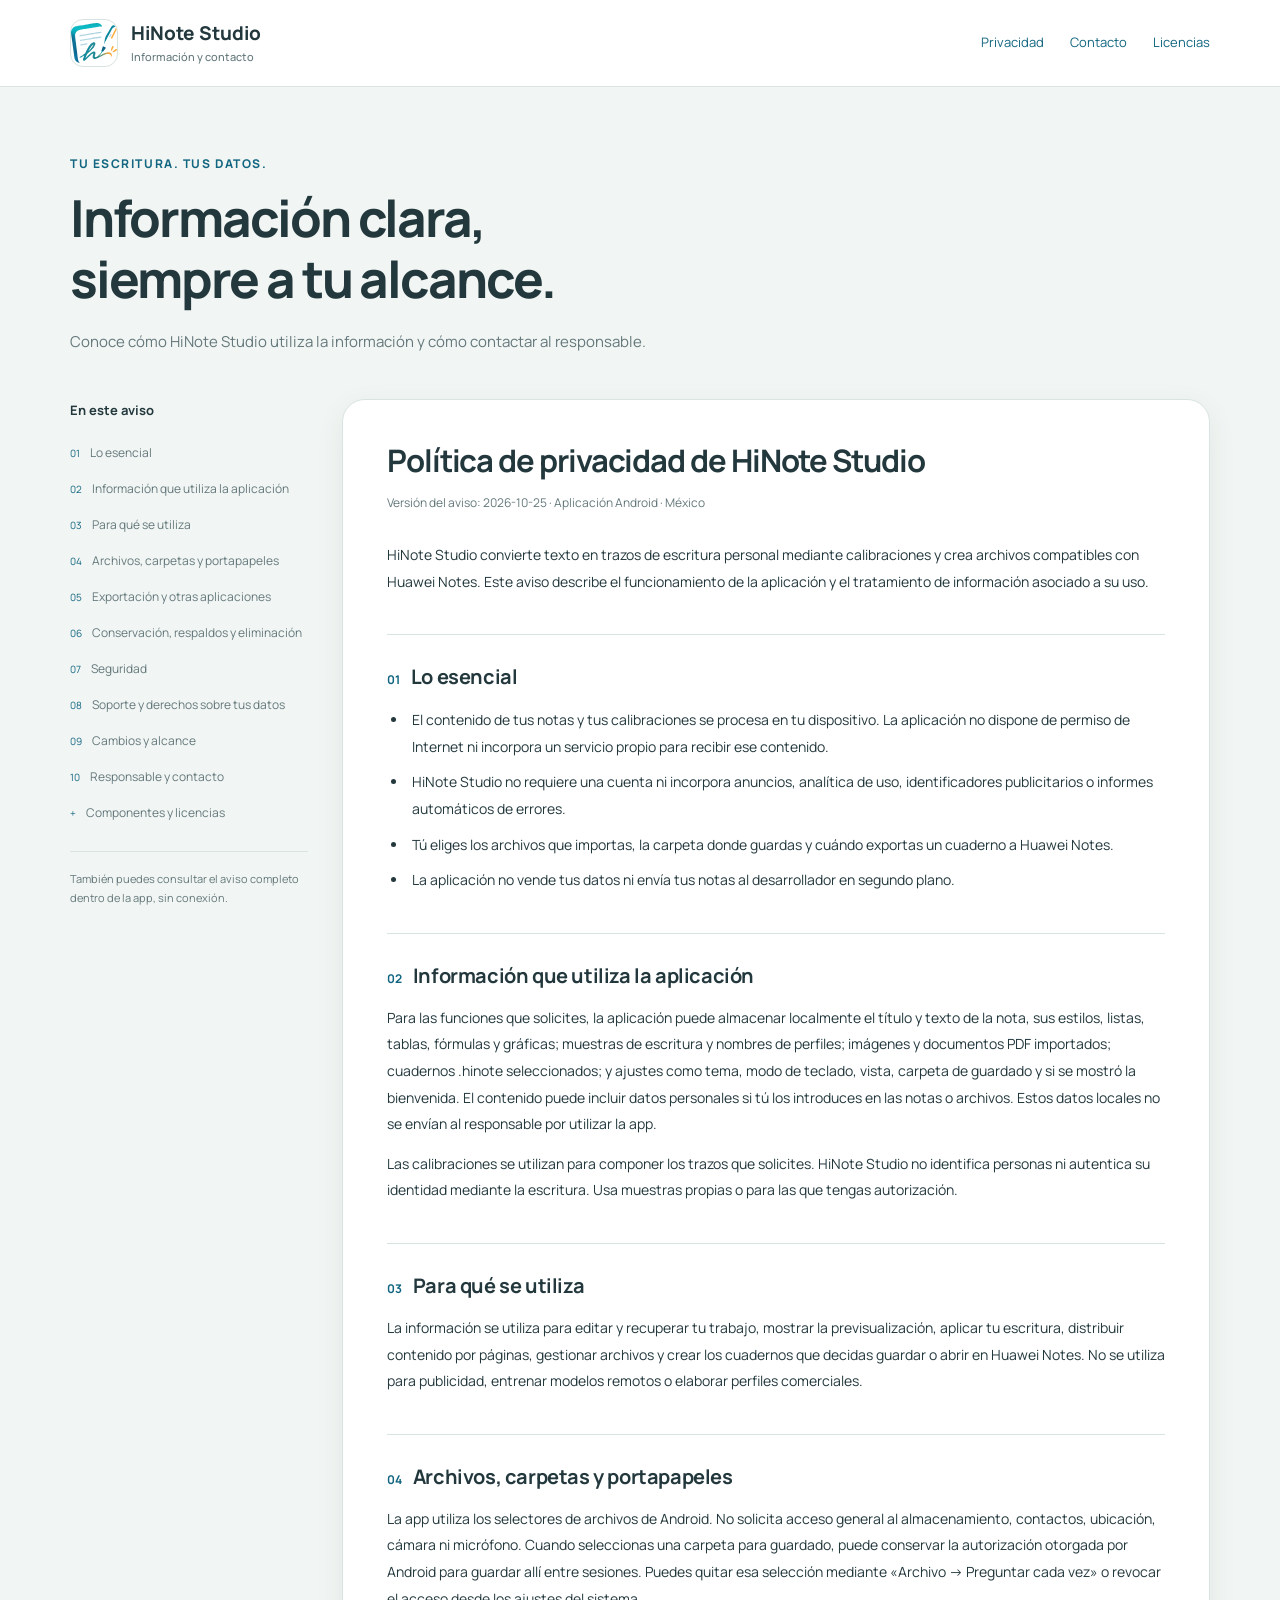
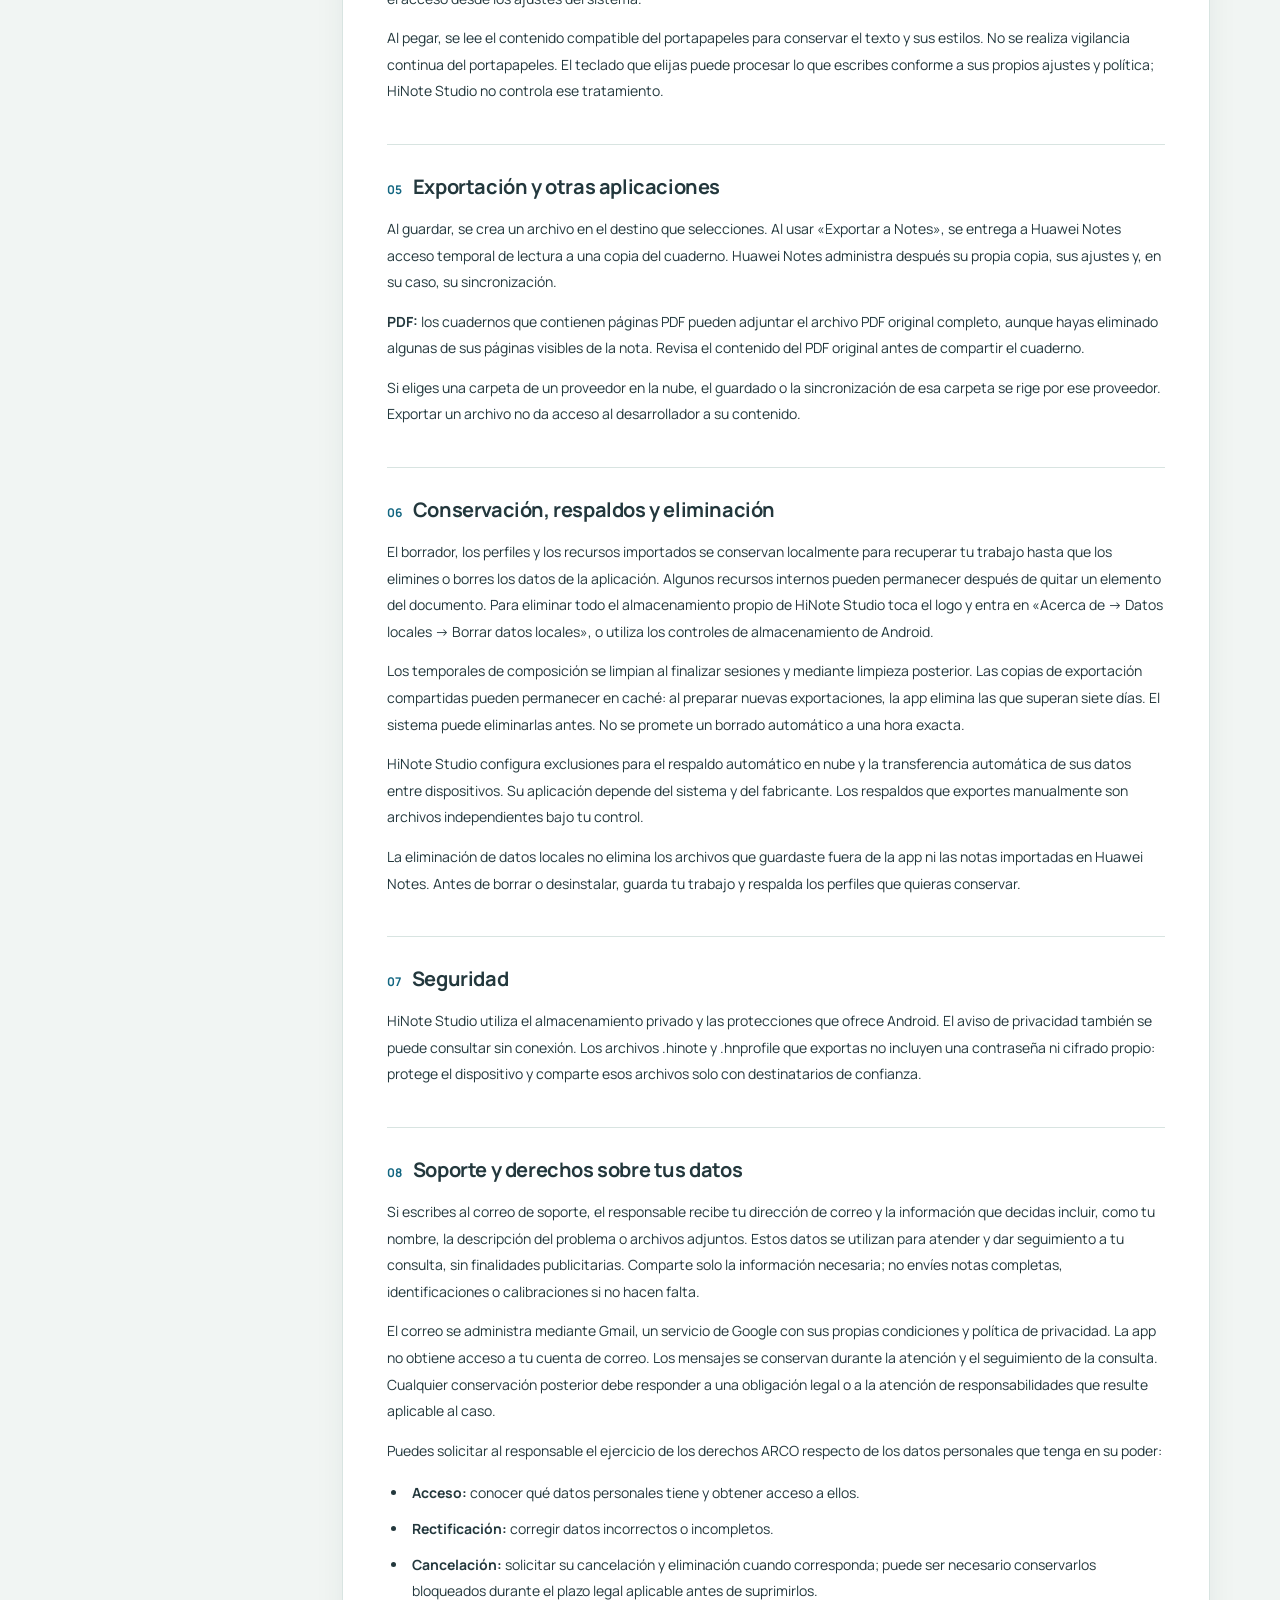
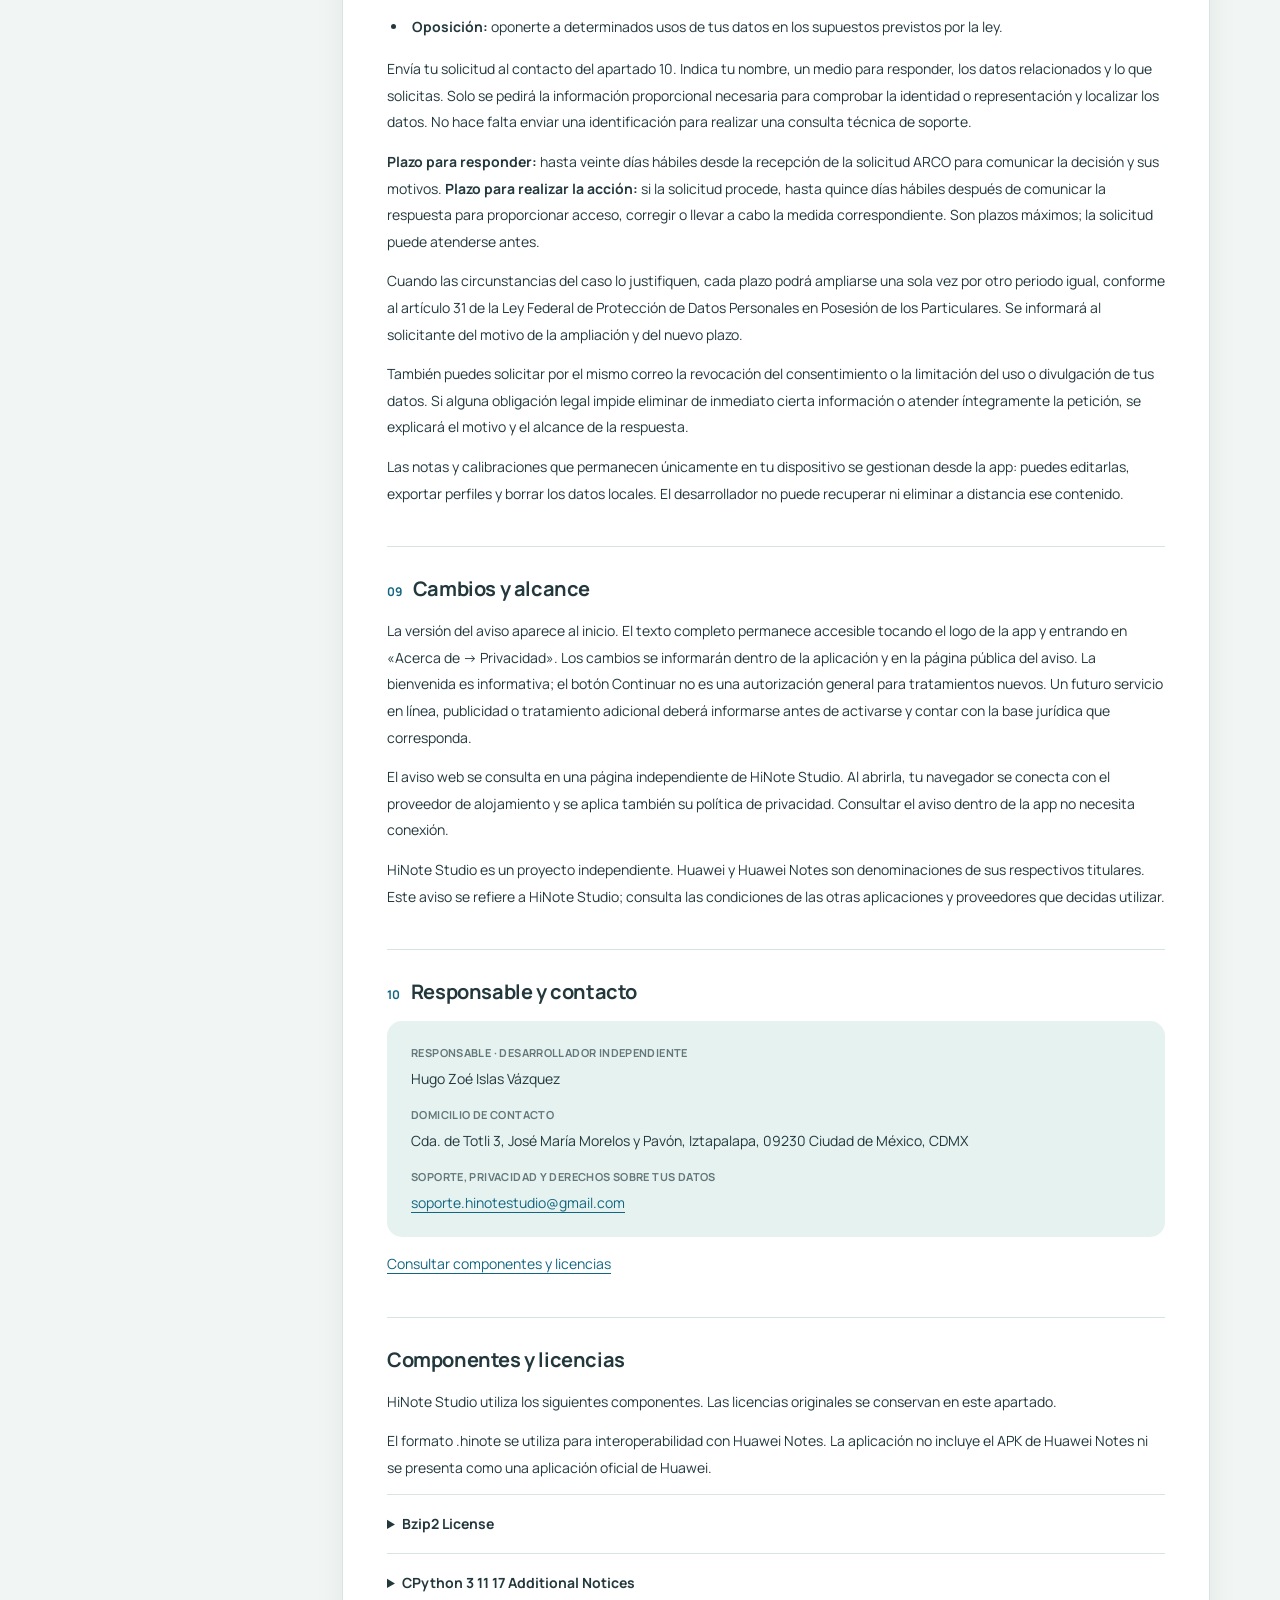
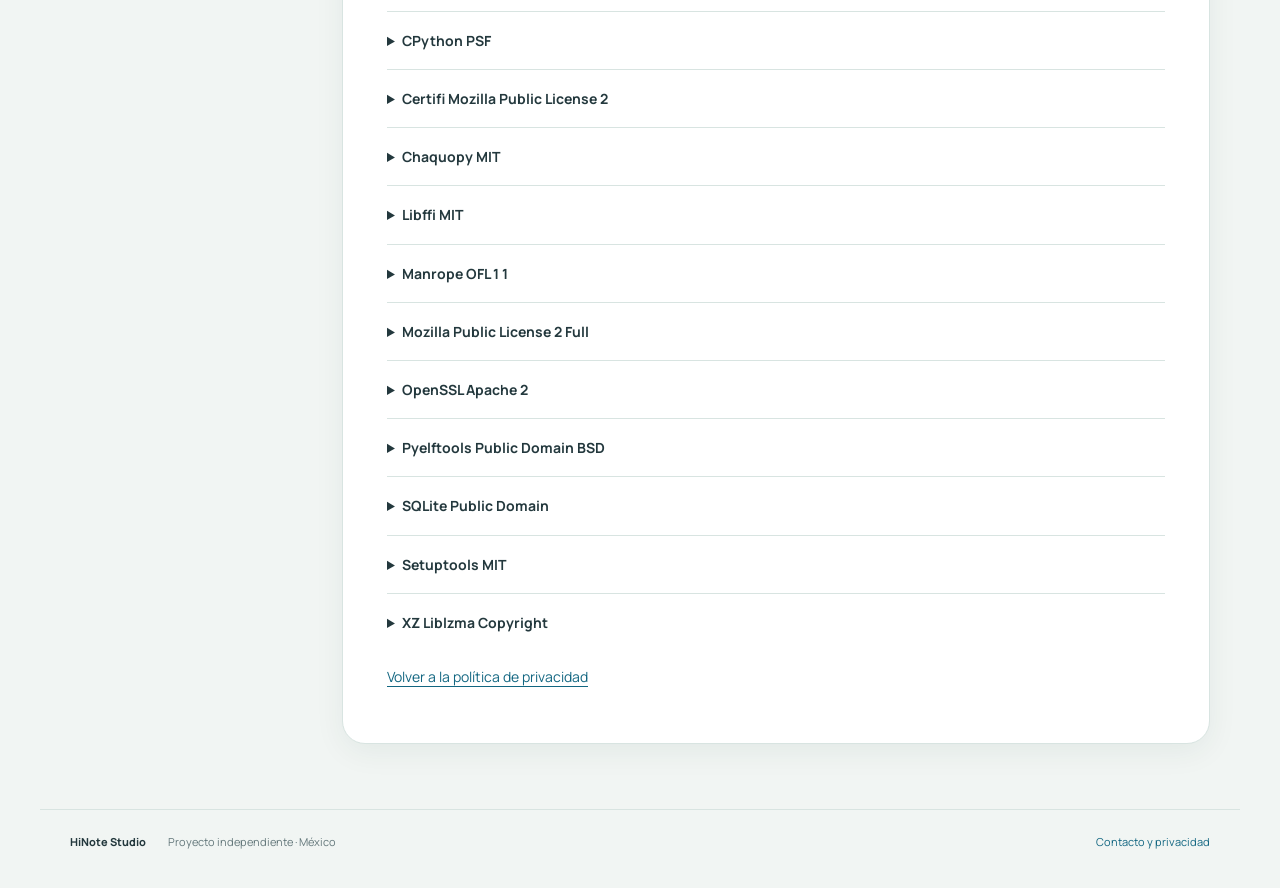
==== index.html @ 9fd93d86 "Prepare standalone privacy website for free GitHub Pages hosting" ====
<!doctype html><html lang="es-MX"><head><meta charset="utf-8"><meta name="viewport" content="width=device-width,initial-scale=1"><meta name="description" content="Aviso de privacidad, contacto y licencias de HiNote Studio."><meta http-equiv="Content-Security-Policy" content="default-src 'none'; style-src 'self'; font-src 'self'; img-src 'self'; base-uri 'none'; form-action 'none'"><title>Privacidad · HiNote Studio</title><link rel="icon" href="assets/logo.svg" type="image/svg+xml"><link rel="stylesheet" href="assets/style.css"></head><body><a class="skip" href="#contenido">Ir al contenido</a><header class="site-header"><div class="header-inner"><a class="brand" href="#contenido"><img src="assets/logo.svg" width="48" height="48" alt=""><span>HiNote Studio<small>Información y contacto</small></span></a><nav aria-label="Navegación principal"><a href="#contenido">Privacidad</a><a href="#apartado-10">Contacto</a><a href="#licencias">Licencias</a></nav></div></header><div class="page-intro"><p class="eyebrow">Tu escritura. Tus datos.</p><p class="intro-title">Información clara,<br>siempre a tu alcance.</p><p class="intro-copy">Conoce cómo HiNote Studio utiliza la información y cómo contactar al responsable.</p></div><div class="document-layout"><aside class="contents" aria-label="Apartados del aviso"><strong>En este aviso</strong><a href="#apartado-1"><span>01</span>Lo esencial</a><a href="#apartado-2"><span>02</span>Información que utiliza la aplicación</a><a href="#apartado-3"><span>03</span>Para qué se utiliza</a><a href="#apartado-4"><span>04</span>Archivos, carpetas y portapapeles</a><a href="#apartado-5"><span>05</span>Exportación y otras aplicaciones</a><a href="#apartado-6"><span>06</span>Conservación, respaldos y eliminación</a><a href="#apartado-7"><span>07</span>Seguridad</a><a href="#apartado-8"><span>08</span>Soporte y derechos sobre tus datos</a><a href="#apartado-9"><span>09</span>Cambios y alcance</a><a href="#apartado-10"><span>10</span>Responsable y contacto</a><a href="#licencias"><span>+</span>Componentes y licencias</a><p>También puedes consultar el aviso completo dentro de la app, sin conexión.</p></aside><main id="contenido" class="document"><h1>Política de privacidad de HiNote Studio</h1>
<p class="muted">Versión del aviso: 2026-10-25 · Aplicación Android · México</p>
<p>HiNote Studio convierte texto en trazos de escritura personal mediante calibraciones y crea archivos compatibles con Huawei Notes. Este aviso describe el funcionamiento de la aplicación y el tratamiento de información asociado a su uso.</p>
<h2 id="apartado-1"><span class="section-number">01</span> Lo esencial</h2><ul>
<li>El contenido de tus notas y tus calibraciones se procesa en tu dispositivo. La aplicación no dispone de permiso de Internet ni incorpora un servicio propio para recibir ese contenido.</li>
<li>HiNote Studio no requiere una cuenta ni incorpora anuncios, analítica de uso, identificadores publicitarios o informes automáticos de errores.</li>
<li>Tú eliges los archivos que importas, la carpeta donde guardas y cuándo exportas un cuaderno a Huawei Notes.</li>
<li>La aplicación no vende tus datos ni envía tus notas al desarrollador en segundo plano.</li></ul>
<h2 id="apartado-2"><span class="section-number">02</span> Información que utiliza la aplicación</h2>
<p>Para las funciones que solicites, la aplicación puede almacenar localmente el título y texto de la nota, sus estilos, listas, tablas, fórmulas y gráficas; muestras de escritura y nombres de perfiles; imágenes y documentos PDF importados; cuadernos .hinote seleccionados; y ajustes como tema, modo de teclado, vista, carpeta de guardado y si se mostró la bienvenida. El contenido puede incluir datos personales si tú los introduces en las notas o archivos. Estos datos locales no se envían al responsable por utilizar la app.</p>
<p>Las calibraciones se utilizan para componer los trazos que solicites. HiNote Studio no identifica personas ni autentica su identidad mediante la escritura. Usa muestras propias o para las que tengas autorización.</p>
<h2 id="apartado-3"><span class="section-number">03</span> Para qué se utiliza</h2>
<p>La información se utiliza para editar y recuperar tu trabajo, mostrar la previsualización, aplicar tu escritura, distribuir contenido por páginas, gestionar archivos y crear los cuadernos que decidas guardar o abrir en Huawei Notes. No se utiliza para publicidad, entrenar modelos remotos o elaborar perfiles comerciales.</p>
<h2 id="apartado-4"><span class="section-number">04</span> Archivos, carpetas y portapapeles</h2>
<p>La app utiliza los selectores de archivos de Android. No solicita acceso general al almacenamiento, contactos, ubicación, cámara ni micrófono. Cuando seleccionas una carpeta para guardado, puede conservar la autorización otorgada por Android para guardar allí entre sesiones. Puedes quitar esa selección mediante «Archivo → Preguntar cada vez» o revocar el acceso desde los ajustes del sistema.</p>
<p>Al pegar, se lee el contenido compatible del portapapeles para conservar el texto y sus estilos. No se realiza vigilancia continua del portapapeles. El teclado que elijas puede procesar lo que escribes conforme a sus propios ajustes y política; HiNote Studio no controla ese tratamiento.</p>
<h2 id="apartado-5"><span class="section-number">05</span> Exportación y otras aplicaciones</h2>
<p>Al guardar, se crea un archivo en el destino que selecciones. Al usar «Exportar a Notes», se entrega a Huawei Notes acceso temporal de lectura a una copia del cuaderno. Huawei Notes administra después su propia copia, sus ajustes y, en su caso, su sincronización.</p>
<p><strong>PDF:</strong> los cuadernos que contienen páginas PDF pueden adjuntar el archivo PDF original completo, aunque hayas eliminado algunas de sus páginas visibles de la nota. Revisa el contenido del PDF original antes de compartir el cuaderno.</p>
<p>Si eliges una carpeta de un proveedor en la nube, el guardado o la sincronización de esa carpeta se rige por ese proveedor. Exportar un archivo no da acceso al desarrollador a su contenido.</p>
<h2 id="apartado-6"><span class="section-number">06</span> Conservación, respaldos y eliminación</h2>
<p>El borrador, los perfiles y los recursos importados se conservan localmente para recuperar tu trabajo hasta que los elimines o borres los datos de la aplicación. Algunos recursos internos pueden permanecer después de quitar un elemento del documento. Para eliminar todo el almacenamiento propio de HiNote Studio toca el logo y entra en «Acerca de → Datos locales → Borrar datos locales», o utiliza los controles de almacenamiento de Android.</p>
<p>Los temporales de composición se limpian al finalizar sesiones y mediante limpieza posterior. Las copias de exportación compartidas pueden permanecer en caché: al preparar nuevas exportaciones, la app elimina las que superan siete días. El sistema puede eliminarlas antes. No se promete un borrado automático a una hora exacta.</p>
<p>HiNote Studio configura exclusiones para el respaldo automático en nube y la transferencia automática de sus datos entre dispositivos. Su aplicación depende del sistema y del fabricante. Los respaldos que exportes manualmente son archivos independientes bajo tu control.</p>
<p>La eliminación de datos locales no elimina los archivos que guardaste fuera de la app ni las notas importadas en Huawei Notes. Antes de borrar o desinstalar, guarda tu trabajo y respalda los perfiles que quieras conservar.</p>
<h2 id="apartado-7"><span class="section-number">07</span> Seguridad</h2>
<p>HiNote Studio utiliza el almacenamiento privado y las protecciones que ofrece Android. El aviso de privacidad también se puede consultar sin conexión. Los archivos .hinote y .hnprofile que exportas no incluyen una contraseña ni cifrado propio: protege el dispositivo y comparte esos archivos solo con destinatarios de confianza.</p>
<h2 id="apartado-8"><span class="section-number">08</span> Soporte y derechos sobre tus datos</h2>
<p>Si escribes al correo de soporte, el responsable recibe tu dirección de correo y la información que decidas incluir, como tu nombre, la descripción del problema o archivos adjuntos. Estos datos se utilizan para atender y dar seguimiento a tu consulta, sin finalidades publicitarias. Comparte solo la información necesaria; no envíes notas completas, identificaciones o calibraciones si no hacen falta.</p>
<p>El correo se administra mediante Gmail, un servicio de Google con sus propias condiciones y política de privacidad. La app no obtiene acceso a tu cuenta de correo. Los mensajes se conservan durante la atención y el seguimiento de la consulta. Cualquier conservación posterior debe responder a una obligación legal o a la atención de responsabilidades que resulte aplicable al caso.</p>
<p>Puedes solicitar al responsable el ejercicio de los derechos ARCO respecto de los datos personales que tenga en su poder:</p>
<ul><li><strong>Acceso:</strong> conocer qué datos personales tiene y obtener acceso a ellos.</li>
<li><strong>Rectificación:</strong> corregir datos incorrectos o incompletos.</li>
<li><strong>Cancelación:</strong> solicitar su cancelación y eliminación cuando corresponda; puede ser necesario conservarlos bloqueados durante el plazo legal aplicable antes de suprimirlos.</li>
<li><strong>Oposición:</strong> oponerte a determinados usos de tus datos en los supuestos previstos por la ley.</li></ul>
<p>Envía tu solicitud al contacto del apartado 10. Indica tu nombre, un medio para responder, los datos relacionados y lo que solicitas. Solo se pedirá la información proporcional necesaria para comprobar la identidad o representación y localizar los datos. No hace falta enviar una identificación para realizar una consulta técnica de soporte.</p>
<p><strong>Plazo para responder:</strong> hasta veinte días hábiles desde la recepción de la solicitud ARCO para comunicar la decisión y sus motivos. <strong>Plazo para realizar la acción:</strong> si la solicitud procede, hasta quince días hábiles después de comunicar la respuesta para proporcionar acceso, corregir o llevar a cabo la medida correspondiente. Son plazos máximos; la solicitud puede atenderse antes.</p>
<p>Cuando las circunstancias del caso lo justifiquen, cada plazo podrá ampliarse una sola vez por otro periodo igual, conforme al artículo 31 de la Ley Federal de Protección de Datos Personales en Posesión de los Particulares. Se informará al solicitante del motivo de la ampliación y del nuevo plazo.</p>
<p>También puedes solicitar por el mismo correo la revocación del consentimiento o la limitación del uso o divulgación de tus datos. Si alguna obligación legal impide eliminar de inmediato cierta información o atender íntegramente la petición, se explicará el motivo y el alcance de la respuesta.</p>
<p>Las notas y calibraciones que permanecen únicamente en tu dispositivo se gestionan desde la app: puedes editarlas, exportar perfiles y borrar los datos locales. El desarrollador no puede recuperar ni eliminar a distancia ese contenido.</p>
<h2 id="apartado-9"><span class="section-number">09</span> Cambios y alcance</h2>
<p>La versión del aviso aparece al inicio. El texto completo permanece accesible tocando el logo de la app y entrando en «Acerca de → Privacidad». Los cambios se informarán dentro de la aplicación y en la página pública del aviso. La bienvenida es informativa; el botón Continuar no es una autorización general para tratamientos nuevos. Un futuro servicio en línea, publicidad o tratamiento adicional deberá informarse antes de activarse y contar con la base jurídica que corresponda.</p>
<p>El aviso web se consulta en una página independiente de HiNote Studio. Al abrirla, tu navegador se conecta con el proveedor de alojamiento y se aplica también su política de privacidad. Consultar el aviso dentro de la app no necesita conexión.</p>
<p>HiNote Studio es un proyecto independiente. Huawei y Huawei Notes son denominaciones de sus respectivos titulares. Este aviso se refiere a HiNote Studio; consulta las condiciones de las otras aplicaciones y proveedores que decidas utilizar.</p>
<h2 id="apartado-10"><span class="section-number">10</span> Responsable y contacto</h2><dl>
<dt>Responsable · desarrollador independiente</dt><dd>Hugo Zoé Islas Vázquez</dd>
<dt>Domicilio de contacto</dt><dd>Cda. de Totli 3, José María Morelos y Pavón, Iztapalapa, 09230 Ciudad de México, CDMX</dd>
<dt>Soporte, privacidad y derechos sobre tus datos</dt><dd><a href="mailto:soporte.hinotestudio@gmail.com">soporte.hinotestudio@gmail.com</a></dd></dl>
<p><a href="#licencias">Consultar componentes y licencias</a></p><section id="licencias" aria-label="Componentes y licencias"><h2>Componentes y licencias</h2><p>HiNote Studio utiliza los siguientes componentes. Las licencias originales se conservan en este apartado.</p><p>El formato .hinote se utiliza para interoperabilidad con Huawei Notes. La aplicación no incluye el APK de Huawei Notes ni se presenta como una aplicación oficial de Huawei.</p><details><summary>Bzip2 License</summary><pre>
--------------------------------------------------------------------------

This program, &quot;bzip2&quot;, the associated library &quot;libbzip2&quot;, and all
documentation, are copyright (C) 1996-2019 Julian R Seward.  All
rights reserved.

Redistribution and use in source and binary forms, with or without
modification, are permitted provided that the following conditions
are met:

1. Redistributions of source code must retain the above copyright
   notice, this list of conditions and the following disclaimer.

2. The origin of this software must not be misrepresented; you must
   not claim that you wrote the original software.  If you use this
   software in a product, an acknowledgment in the product
   documentation would be appreciated but is not required.

3. Altered source versions must be plainly marked as such, and must
   not be misrepresented as being the original software.

4. The name of the author may not be used to endorse or promote
   products derived from this software without specific prior written
   permission.

THIS SOFTWARE IS PROVIDED BY THE AUTHOR ``AS IS&#x27;&#x27; AND ANY EXPRESS
OR IMPLIED WARRANTIES, INCLUDING, BUT NOT LIMITED TO, THE IMPLIED
WARRANTIES OF MERCHANTABILITY AND FITNESS FOR A PARTICULAR PURPOSE
ARE DISCLAIMED.  IN NO EVENT SHALL THE AUTHOR BE LIABLE FOR ANY
DIRECT, INDIRECT, INCIDENTAL, SPECIAL, EXEMPLARY, OR CONSEQUENTIAL
DAMAGES (INCLUDING, BUT NOT LIMITED TO, PROCUREMENT OF SUBSTITUTE
GOODS OR SERVICES; LOSS OF USE, DATA, OR PROFITS; OR BUSINESS
INTERRUPTION) HOWEVER CAUSED AND ON ANY THEORY OF LIABILITY,
WHETHER IN CONTRACT, STRICT LIABILITY, OR TORT (INCLUDING
NEGLIGENCE OR OTHERWISE) ARISING IN ANY WAY OUT OF THE USE OF THIS
SOFTWARE, EVEN IF ADVISED OF THE POSSIBILITY OF SUCH DAMAGE.

Julian Seward, jseward@acm.org
bzip2/libbzip2 version 1.0.8 of 13 July 2019

--------------------------------------------------------------------------
</pre></details><details><summary>CPython 3 11 17 Additional Notices</summary><pre>.. highlight:: none

.. _history-and-license:

*******************
History and License
*******************


History of the software
=======================

Python was created in the early 1990s by Guido van Rossum at Stichting
Mathematisch Centrum (CWI, see https://www.cwi.nl/) in the Netherlands as a
successor of a language called ABC.  Guido remains Python&#x27;s principal author,
although it includes many contributions from others.

In 1995, Guido continued his work on Python at the Corporation for National
Research Initiatives (CNRI, see https://www.cnri.reston.va.us/) in Reston,
Virginia where he released several versions of the software.

In May 2000, Guido and the Python core development team moved to BeOpen.com to
form the BeOpen PythonLabs team.  In October of the same year, the PythonLabs
team moved to Digital Creations (now Zope Corporation; see
https://www.zope.org/).  In 2001, the Python Software Foundation (PSF, see
https://www.python.org/psf/) was formed, a non-profit organization created
specifically to own Python-related Intellectual Property.  Zope Corporation is a
sponsoring member of the PSF.

All Python releases are Open Source (see https://opensource.org/ for the Open
Source Definition). Historically, most, but not all, Python releases have also
been GPL-compatible; the table below summarizes the various releases.

+----------------+--------------+------------+------------+-----------------+
| Release        | Derived from | Year       | Owner      | GPL compatible? |
+================+==============+============+============+=================+
| 0.9.0 thru 1.2 | n/a          | 1991-1995  | CWI        | yes             |
+----------------+--------------+------------+------------+-----------------+
| 1.3 thru 1.5.2 | 1.2          | 1995-1999  | CNRI       | yes             |
+----------------+--------------+------------+------------+-----------------+
| 1.6            | 1.5.2        | 2000       | CNRI       | no              |
+----------------+--------------+------------+------------+-----------------+
| 2.0            | 1.6          | 2000       | BeOpen.com | no              |
+----------------+--------------+------------+------------+-----------------+
| 1.6.1          | 1.6          | 2001       | CNRI       | no              |
+----------------+--------------+------------+------------+-----------------+
| 2.1            | 2.0+1.6.1    | 2001       | PSF        | no              |
+----------------+--------------+------------+------------+-----------------+
| 2.0.1          | 2.0+1.6.1    | 2001       | PSF        | yes             |
+----------------+--------------+------------+------------+-----------------+
| 2.1.1          | 2.1+2.0.1    | 2001       | PSF        | yes             |
+----------------+--------------+------------+------------+-----------------+
| 2.1.2          | 2.1.1        | 2002       | PSF        | yes             |
+----------------+--------------+------------+------------+-----------------+
| 2.1.3          | 2.1.2        | 2002       | PSF        | yes             |
+----------------+--------------+------------+------------+-----------------+
| 2.2 and above  | 2.1.1        | 2001-now   | PSF        | yes             |
+----------------+--------------+------------+------------+-----------------+

.. note::

   GPL-compatible doesn&#x27;t mean that we&#x27;re distributing Python under the GPL.  All
   Python licenses, unlike the GPL, let you distribute a modified version without
   making your changes open source. The GPL-compatible licenses make it possible to
   combine Python with other software that is released under the GPL; the others
   don&#x27;t.

Thanks to the many outside volunteers who have worked under Guido&#x27;s direction to
make these releases possible.


Terms and conditions for accessing or otherwise using Python
============================================================

Python software and documentation are licensed under the
:ref:`PSF License Agreement &lt;PSF-license&gt;`.

Starting with Python 3.8.6, examples, recipes, and other code in
the documentation are dual licensed under the PSF License Agreement
and the :ref:`Zero-Clause BSD license &lt;BSD0&gt;`.

Some software incorporated into Python is under different licenses.
The licenses are listed with code falling under that license.
See :ref:`OtherLicenses` for an incomplete list of these licenses.


.. _PSF-license:

PSF LICENSE AGREEMENT FOR PYTHON |release|
------------------------------------------

.. parsed-literal::

   1. This LICENSE AGREEMENT is between the Python Software Foundation (&quot;PSF&quot;), and
      the Individual or Organization (&quot;Licensee&quot;) accessing and otherwise using Python
      |release| software in source or binary form and its associated documentation.

   2. Subject to the terms and conditions of this License Agreement, PSF hereby
      grants Licensee a nonexclusive, royalty-free, world-wide license to reproduce,
      analyze, test, perform and/or display publicly, prepare derivative works,
      distribute, and otherwise use Python |release| alone or in any derivative
      version, provided, however, that PSF&#x27;s License Agreement and PSF&#x27;s notice of
      copyright, i.e., &quot;Copyright © 2001-2023 Python Software Foundation; All Rights
      Reserved&quot; are retained in Python |release| alone or in any derivative version
      prepared by Licensee.

   3. In the event Licensee prepares a derivative work that is based on or
      incorporates Python |release| or any part thereof, and wants to make the
      derivative work available to others as provided herein, then Licensee hereby
      agrees to include in any such work a brief summary of the changes made to Python
      |release|.

   4. PSF is making Python |release| available to Licensee on an &quot;AS IS&quot; basis.
      PSF MAKES NO REPRESENTATIONS OR WARRANTIES, EXPRESS OR IMPLIED.  BY WAY OF
      EXAMPLE, BUT NOT LIMITATION, PSF MAKES NO AND DISCLAIMS ANY REPRESENTATION OR
      WARRANTY OF MERCHANTABILITY OR FITNESS FOR ANY PARTICULAR PURPOSE OR THAT THE
      USE OF PYTHON |release| WILL NOT INFRINGE ANY THIRD PARTY RIGHTS.

   5. PSF SHALL NOT BE LIABLE TO LICENSEE OR ANY OTHER USERS OF PYTHON |release|
      FOR ANY INCIDENTAL, SPECIAL, OR CONSEQUENTIAL DAMAGES OR LOSS AS A RESULT OF
      MODIFYING, DISTRIBUTING, OR OTHERWISE USING PYTHON |release|, OR ANY DERIVATIVE
      THEREOF, EVEN IF ADVISED OF THE POSSIBILITY THEREOF.

   6. This License Agreement will automatically terminate upon a material breach of
      its terms and conditions.

   7. Nothing in this License Agreement shall be deemed to create any relationship
      of agency, partnership, or joint venture between PSF and Licensee.  This License
      Agreement does not grant permission to use PSF trademarks or trade name in a
      trademark sense to endorse or promote products or services of Licensee, or any
      third party.

   8. By copying, installing or otherwise using Python |release|, Licensee agrees
      to be bound by the terms and conditions of this License Agreement.


BEOPEN.COM LICENSE AGREEMENT FOR PYTHON 2.0
-------------------------------------------

BEOPEN PYTHON OPEN SOURCE LICENSE AGREEMENT VERSION 1

.. parsed-literal::

   1. This LICENSE AGREEMENT is between BeOpen.com (&quot;BeOpen&quot;), having an office at
      160 Saratoga Avenue, Santa Clara, CA 95051, and the Individual or Organization
      (&quot;Licensee&quot;) accessing and otherwise using this software in source or binary
      form and its associated documentation (&quot;the Software&quot;).

   2. Subject to the terms and conditions of this BeOpen Python License Agreement,
      BeOpen hereby grants Licensee a non-exclusive, royalty-free, world-wide license
      to reproduce, analyze, test, perform and/or display publicly, prepare derivative
      works, distribute, and otherwise use the Software alone or in any derivative
      version, provided, however, that the BeOpen Python License is retained in the
      Software, alone or in any derivative version prepared by Licensee.

   3. BeOpen is making the Software available to Licensee on an &quot;AS IS&quot; basis.
      BEOPEN MAKES NO REPRESENTATIONS OR WARRANTIES, EXPRESS OR IMPLIED.  BY WAY OF
      EXAMPLE, BUT NOT LIMITATION, BEOPEN MAKES NO AND DISCLAIMS ANY REPRESENTATION OR
      WARRANTY OF MERCHANTABILITY OR FITNESS FOR ANY PARTICULAR PURPOSE OR THAT THE
      USE OF THE SOFTWARE WILL NOT INFRINGE ANY THIRD PARTY RIGHTS.

   4. BEOPEN SHALL NOT BE LIABLE TO LICENSEE OR ANY OTHER USERS OF THE SOFTWARE FOR
      ANY INCIDENTAL, SPECIAL, OR CONSEQUENTIAL DAMAGES OR LOSS AS A RESULT OF USING,
      MODIFYING OR DISTRIBUTING THE SOFTWARE, OR ANY DERIVATIVE THEREOF, EVEN IF
      ADVISED OF THE POSSIBILITY THEREOF.

   5. This License Agreement will automatically terminate upon a material breach of
      its terms and conditions.

   6. This License Agreement shall be governed by and interpreted in all respects
      by the law of the State of California, excluding conflict of law provisions.
      Nothing in this License Agreement shall be deemed to create any relationship of
      agency, partnership, or joint venture between BeOpen and Licensee.  This License
      Agreement does not grant permission to use BeOpen trademarks or trade names in a
      trademark sense to endorse or promote products or services of Licensee, or any
      third party.  As an exception, the &quot;BeOpen Python&quot; logos available at
      http://www.pythonlabs.com/logos.html may be used according to the permissions
      granted on that web page.

   7. By copying, installing or otherwise using the software, Licensee agrees to be
      bound by the terms and conditions of this License Agreement.


CNRI LICENSE AGREEMENT FOR PYTHON 1.6.1
---------------------------------------

.. parsed-literal::

   1. This LICENSE AGREEMENT is between the Corporation for National Research
      Initiatives, having an office at 1895 Preston White Drive, Reston, VA 20191
      (&quot;CNRI&quot;), and the Individual or Organization (&quot;Licensee&quot;) accessing and
      otherwise using Python 1.6.1 software in source or binary form and its
      associated documentation.

   2. Subject to the terms and conditions of this License Agreement, CNRI hereby
      grants Licensee a nonexclusive, royalty-free, world-wide license to reproduce,
      analyze, test, perform and/or display publicly, prepare derivative works,
      distribute, and otherwise use Python 1.6.1 alone or in any derivative version,
      provided, however, that CNRI&#x27;s License Agreement and CNRI&#x27;s notice of copyright,
      i.e., &quot;Copyright © 1995-2001 Corporation for National Research Initiatives; All
      Rights Reserved&quot; are retained in Python 1.6.1 alone or in any derivative version
      prepared by Licensee.  Alternately, in lieu of CNRI&#x27;s License Agreement,
      Licensee may substitute the following text (omitting the quotes): &quot;Python 1.6.1
      is made available subject to the terms and conditions in CNRI&#x27;s License
      Agreement.  This Agreement together with Python 1.6.1 may be located on the
      internet using the following unique, persistent identifier (known as a handle):
      1895.22/1013.  This Agreement may also be obtained from a proxy server on the
      internet using the following URL: http://hdl.handle.net/1895.22/1013.&quot;

   3. In the event Licensee prepares a derivative work that is based on or
      incorporates Python 1.6.1 or any part thereof, and wants to make the derivative
      work available to others as provided herein, then Licensee hereby agrees to
      include in any such work a brief summary of the changes made to Python 1.6.1.

   4. CNRI is making Python 1.6.1 available to Licensee on an &quot;AS IS&quot; basis.  CNRI
      MAKES NO REPRESENTATIONS OR WARRANTIES, EXPRESS OR IMPLIED.  BY WAY OF EXAMPLE,
      BUT NOT LIMITATION, CNRI MAKES NO AND DISCLAIMS ANY REPRESENTATION OR WARRANTY
      OF MERCHANTABILITY OR FITNESS FOR ANY PARTICULAR PURPOSE OR THAT THE USE OF
      PYTHON 1.6.1 WILL NOT INFRINGE ANY THIRD PARTY RIGHTS.

   5. CNRI SHALL NOT BE LIABLE TO LICENSEE OR ANY OTHER USERS OF PYTHON 1.6.1 FOR
      ANY INCIDENTAL, SPECIAL, OR CONSEQUENTIAL DAMAGES OR LOSS AS A RESULT OF
      MODIFYING, DISTRIBUTING, OR OTHERWISE USING PYTHON 1.6.1, OR ANY DERIVATIVE
      THEREOF, EVEN IF ADVISED OF THE POSSIBILITY THEREOF.

   6. This License Agreement will automatically terminate upon a material breach of
      its terms and conditions.

   7. This License Agreement shall be governed by the federal intellectual property
      law of the United States, including without limitation the federal copyright
      law, and, to the extent such U.S. federal law does not apply, by the law of the
      Commonwealth of Virginia, excluding Virginia&#x27;s conflict of law provisions.
      Notwithstanding the foregoing, with regard to derivative works based on Python
      1.6.1 that incorporate non-separable material that was previously distributed
      under the GNU General Public License (GPL), the law of the Commonwealth of
      Virginia shall govern this License Agreement only as to issues arising under or
      with respect to Paragraphs 4, 5, and 7 of this License Agreement.  Nothing in
      this License Agreement shall be deemed to create any relationship of agency,
      partnership, or joint venture between CNRI and Licensee.  This License Agreement
      does not grant permission to use CNRI trademarks or trade name in a trademark
      sense to endorse or promote products or services of Licensee, or any third
      party.

   8. By clicking on the &quot;ACCEPT&quot; button where indicated, or by copying, installing
      or otherwise using Python 1.6.1, Licensee agrees to be bound by the terms and
      conditions of this License Agreement.


CWI LICENSE AGREEMENT FOR PYTHON 0.9.0 THROUGH 1.2
--------------------------------------------------

.. parsed-literal::

   Copyright © 1991 - 1995, Stichting Mathematisch Centrum Amsterdam, The
   Netherlands.  All rights reserved.

   Permission to use, copy, modify, and distribute this software and its
   documentation for any purpose and without fee is hereby granted, provided that
   the above copyright notice appear in all copies and that both that copyright
   notice and this permission notice appear in supporting documentation, and that
   the name of Stichting Mathematisch Centrum or CWI not be used in advertising or
   publicity pertaining to distribution of the software without specific, written
   prior permission.

   STICHTING MATHEMATISCH CENTRUM DISCLAIMS ALL WARRANTIES WITH REGARD TO THIS
   SOFTWARE, INCLUDING ALL IMPLIED WARRANTIES OF MERCHANTABILITY AND FITNESS, IN NO
   EVENT SHALL STICHTING MATHEMATISCH CENTRUM BE LIABLE FOR ANY SPECIAL, INDIRECT
   OR CONSEQUENTIAL DAMAGES OR ANY DAMAGES WHATSOEVER RESULTING FROM LOSS OF USE,
   DATA OR PROFITS, WHETHER IN AN ACTION OF CONTRACT, NEGLIGENCE OR OTHER TORTIOUS
   ACTION, ARISING OUT OF OR IN CONNECTION WITH THE USE OR PERFORMANCE OF THIS
   SOFTWARE.


.. _BSD0:

ZERO-CLAUSE BSD LICENSE FOR CODE IN THE PYTHON |release| DOCUMENTATION
----------------------------------------------------------------------

.. parsed-literal::

    Permission to use, copy, modify, and/or distribute this software for any
    purpose with or without fee is hereby granted.

    THE SOFTWARE IS PROVIDED &quot;AS IS&quot; AND THE AUTHOR DISCLAIMS ALL WARRANTIES WITH
    REGARD TO THIS SOFTWARE INCLUDING ALL IMPLIED WARRANTIES OF MERCHANTABILITY
    AND FITNESS. IN NO EVENT SHALL THE AUTHOR BE LIABLE FOR ANY SPECIAL, DIRECT,
    INDIRECT, OR CONSEQUENTIAL DAMAGES OR ANY DAMAGES WHATSOEVER RESULTING FROM
    LOSS OF USE, DATA OR PROFITS, WHETHER IN AN ACTION OF CONTRACT, NEGLIGENCE OR
    OTHER TORTIOUS ACTION, ARISING OUT OF OR IN CONNECTION WITH THE USE OR
    PERFORMANCE OF THIS SOFTWARE.


.. _OtherLicenses:

Licenses and Acknowledgements for Incorporated Software
=======================================================

This section is an incomplete, but growing list of licenses and acknowledgements
for third-party software incorporated in the Python distribution.


Mersenne Twister
----------------

The :mod:`_random` module includes code based on a download from
http://www.math.sci.hiroshima-u.ac.jp/~m-mat/MT/MT2002/emt19937ar.html. The following are
the verbatim comments from the original code::

   A C-program for MT19937, with initialization improved 2002/1/26.
   Coded by Takuji Nishimura and Makoto Matsumoto.

   Before using, initialize the state by using init_genrand(seed)
   or init_by_array(init_key, key_length).

   Copyright (C) 1997 - 2002, Makoto Matsumoto and Takuji Nishimura,
   All rights reserved.

   Redistribution and use in source and binary forms, with or without
   modification, are permitted provided that the following conditions
   are met:

    1. Redistributions of source code must retain the above copyright
       notice, this list of conditions and the following disclaimer.

    2. Redistributions in binary form must reproduce the above copyright
       notice, this list of conditions and the following disclaimer in the
       documentation and/or other materials provided with the distribution.

    3. The names of its contributors may not be used to endorse or promote
       products derived from this software without specific prior written
       permission.

   THIS SOFTWARE IS PROVIDED BY THE COPYRIGHT HOLDERS AND CONTRIBUTORS
   &quot;AS IS&quot; AND ANY EXPRESS OR IMPLIED WARRANTIES, INCLUDING, BUT NOT
   LIMITED TO, THE IMPLIED WARRANTIES OF MERCHANTABILITY AND FITNESS FOR
   A PARTICULAR PURPOSE ARE DISCLAIMED.  IN NO EVENT SHALL THE COPYRIGHT OWNER OR
   CONTRIBUTORS BE LIABLE FOR ANY DIRECT, INDIRECT, INCIDENTAL, SPECIAL,
   EXEMPLARY, OR CONSEQUENTIAL DAMAGES (INCLUDING, BUT NOT LIMITED TO,
   PROCUREMENT OF SUBSTITUTE GOODS OR SERVICES; LOSS OF USE, DATA, OR
   PROFITS; OR BUSINESS INTERRUPTION) HOWEVER CAUSED AND ON ANY THEORY OF
   LIABILITY, WHETHER IN CONTRACT, STRICT LIABILITY, OR TORT (INCLUDING
   NEGLIGENCE OR OTHERWISE) ARISING IN ANY WAY OUT OF THE USE OF THIS
   SOFTWARE, EVEN IF ADVISED OF THE POSSIBILITY OF SUCH DAMAGE.


   Any feedback is very welcome.
   http://www.math.sci.hiroshima-u.ac.jp/~m-mat/MT/emt.html
   email: m-mat @ math.sci.hiroshima-u.ac.jp (remove space)


Sockets
-------

The :mod:`socket` module uses the functions, :c:func:`!getaddrinfo`, and
:c:func:`!getnameinfo`, which are coded in separate source files from the WIDE
Project, https://www.wide.ad.jp/. ::

   Copyright (C) 1995, 1996, 1997, and 1998 WIDE Project.
   All rights reserved.

   Redistribution and use in source and binary forms, with or without
   modification, are permitted provided that the following conditions
   are met:
   1. Redistributions of source code must retain the above copyright
      notice, this list of conditions and the following disclaimer.
   2. Redistributions in binary form must reproduce the above copyright
      notice, this list of conditions and the following disclaimer in the
      documentation and/or other materials provided with the distribution.
   3. Neither the name of the project nor the names of its contributors
      may be used to endorse or promote products derived from this software
      without specific prior written permission.

   THIS SOFTWARE IS PROVIDED BY THE PROJECT AND CONTRIBUTORS ``AS IS&#x27;&#x27; AND
   ANY EXPRESS OR IMPLIED WARRANTIES, INCLUDING, BUT NOT LIMITED TO, THE
   IMPLIED WARRANTIES OF MERCHANTABILITY AND FITNESS FOR A PARTICULAR PURPOSE
   ARE DISCLAIMED.  IN NO EVENT SHALL THE PROJECT OR CONTRIBUTORS BE LIABLE
   FOR ANY DIRECT, INDIRECT, INCIDENTAL, SPECIAL, EXEMPLARY, OR CONSEQUENTIAL
   DAMAGES (INCLUDING, BUT NOT LIMITED TO, PROCUREMENT OF SUBSTITUTE GOODS
   OR SERVICES; LOSS OF USE, DATA, OR PROFITS; OR BUSINESS INTERRUPTION)
   HOWEVER CAUSED AND ON ANY THEORY OF LIABILITY, WHETHER IN CONTRACT, STRICT
   LIABILITY, OR TORT (INCLUDING NEGLIGENCE OR OTHERWISE) ARISING IN ANY WAY
   OUT OF THE USE OF THIS SOFTWARE, EVEN IF ADVISED OF THE POSSIBILITY OF
   SUCH DAMAGE.


Asynchronous socket services
----------------------------

The :mod:`asynchat` and :mod:`asyncore` modules contain the following notice::

   Copyright 1996 by Sam Rushing

                           All Rights Reserved

   Permission to use, copy, modify, and distribute this software and
   its documentation for any purpose and without fee is hereby
   granted, provided that the above copyright notice appear in all
   copies and that both that copyright notice and this permission
   notice appear in supporting documentation, and that the name of Sam
   Rushing not be used in advertising or publicity pertaining to
   distribution of the software without specific, written prior
   permission.

   SAM RUSHING DISCLAIMS ALL WARRANTIES WITH REGARD TO THIS SOFTWARE,
   INCLUDING ALL IMPLIED WARRANTIES OF MERCHANTABILITY AND FITNESS, IN
   NO EVENT SHALL SAM RUSHING BE LIABLE FOR ANY SPECIAL, INDIRECT OR
   CONSEQUENTIAL DAMAGES OR ANY DAMAGES WHATSOEVER RESULTING FROM LOSS
   OF USE, DATA OR PROFITS, WHETHER IN AN ACTION OF CONTRACT,
   NEGLIGENCE OR OTHER TORTIOUS ACTION, ARISING OUT OF OR IN
   CONNECTION WITH THE USE OR PERFORMANCE OF THIS SOFTWARE.


Cookie management
-----------------

The :mod:`http.cookies` module contains the following notice::

   Copyright 2000 by Timothy O&#x27;Malley &lt;timo@alum.mit.edu&gt;

                  All Rights Reserved

   Permission to use, copy, modify, and distribute this software
   and its documentation for any purpose and without fee is hereby
   granted, provided that the above copyright notice appear in all
   copies and that both that copyright notice and this permission
   notice appear in supporting documentation, and that the name of
   Timothy O&#x27;Malley  not be used in advertising or publicity
   pertaining to distribution of the software without specific, written
   prior permission.

   Timothy O&#x27;Malley DISCLAIMS ALL WARRANTIES WITH REGARD TO THIS
   SOFTWARE, INCLUDING ALL IMPLIED WARRANTIES OF MERCHANTABILITY
   AND FITNESS, IN NO EVENT SHALL Timothy O&#x27;Malley BE LIABLE FOR
   ANY SPECIAL, INDIRECT OR CONSEQUENTIAL DAMAGES OR ANY DAMAGES
   WHATSOEVER RESULTING FROM LOSS OF USE, DATA OR PROFITS,
   WHETHER IN AN ACTION OF CONTRACT, NEGLIGENCE OR OTHER TORTIOUS
   ACTION, ARISING OUT OF OR IN CONNECTION WITH THE USE OR
   PERFORMANCE OF THIS SOFTWARE.


Execution tracing
-----------------

The :mod:`trace` module contains the following notice::

   portions copyright 2001, Autonomous Zones Industries, Inc., all rights...
   err...  reserved and offered to the public under the terms of the
   Python 2.2 license.
   Author: Zooko O&#x27;Whielacronx
   http://zooko.com/
   mailto:zooko@zooko.com

   Copyright 2000, Mojam Media, Inc., all rights reserved.
   Author: Skip Montanaro

   Copyright 1999, Bioreason, Inc., all rights reserved.
   Author: Andrew Dalke

   Copyright 1995-1997, Automatrix, Inc., all rights reserved.
   Author: Skip Montanaro

   Copyright 1991-1995, Stichting Mathematisch Centrum, all rights reserved.


   Permission to use, copy, modify, and distribute this Python software and
   its associated documentation for any purpose without fee is hereby
   granted, provided that the above copyright notice appears in all copies,
   and that both that copyright notice and this permission notice appear in
   supporting documentation, and that the name of neither Automatrix,
   Bioreason or Mojam Media be used in advertising or publicity pertaining to
   distribution of the software without specific, written prior permission.


UUencode and UUdecode functions
-------------------------------

The :mod:`uu` module contains the following notice::

   Copyright 1994 by Lance Ellinghouse
   Cathedral City, California Republic, United States of America.
                          All Rights Reserved
   Permission to use, copy, modify, and distribute this software and its
   documentation for any purpose and without fee is hereby granted,
   provided that the above copyright notice appear in all copies and that
   both that copyright notice and this permission notice appear in
   supporting documentation, and that the name of Lance Ellinghouse
   not be used in advertising or publicity pertaining to distribution
   of the software without specific, written prior permission.
   LANCE ELLINGHOUSE DISCLAIMS ALL WARRANTIES WITH REGARD TO
   THIS SOFTWARE, INCLUDING ALL IMPLIED WARRANTIES OF MERCHANTABILITY AND
   FITNESS, IN NO EVENT SHALL LANCE ELLINGHOUSE CENTRUM BE LIABLE
   FOR ANY SPECIAL, INDIRECT OR CONSEQUENTIAL DAMAGES OR ANY DAMAGES
   WHATSOEVER RESULTING FROM LOSS OF USE, DATA OR PROFITS, WHETHER IN AN
   ACTION OF CONTRACT, NEGLIGENCE OR OTHER TORTIOUS ACTION, ARISING OUT
   OF OR IN CONNECTION WITH THE USE OR PERFORMANCE OF THIS SOFTWARE.

   Modified by Jack Jansen, CWI, July 1995:
   - Use binascii module to do the actual line-by-line conversion
     between ascii and binary. This results in a 1000-fold speedup. The C
     version is still 5 times faster, though.
   - Arguments more compliant with Python standard


XML Remote Procedure Calls
--------------------------

The :mod:`xmlrpc.client` module contains the following notice::

       The XML-RPC client interface is

   Copyright (c) 1999-2002 by Secret Labs AB
   Copyright (c) 1999-2002 by Fredrik Lundh

   By obtaining, using, and/or copying this software and/or its
   associated documentation, you agree that you have read, understood,
   and will comply with the following terms and conditions:

   Permission to use, copy, modify, and distribute this software and
   its associated documentation for any purpose and without fee is
   hereby granted, provided that the above copyright notice appears in
   all copies, and that both that copyright notice and this permission
   notice appear in supporting documentation, and that the name of
   Secret Labs AB or the author not be used in advertising or publicity
   pertaining to distribution of the software without specific, written
   prior permission.

   SECRET LABS AB AND THE AUTHOR DISCLAIMS ALL WARRANTIES WITH REGARD
   TO THIS SOFTWARE, INCLUDING ALL IMPLIED WARRANTIES OF MERCHANT-
   ABILITY AND FITNESS.  IN NO EVENT SHALL SECRET LABS AB OR THE AUTHOR
   BE LIABLE FOR ANY SPECIAL, INDIRECT OR CONSEQUENTIAL DAMAGES OR ANY
   DAMAGES WHATSOEVER RESULTING FROM LOSS OF USE, DATA OR PROFITS,
   WHETHER IN AN ACTION OF CONTRACT, NEGLIGENCE OR OTHER TORTIOUS
   ACTION, ARISING OUT OF OR IN CONNECTION WITH THE USE OR PERFORMANCE
   OF THIS SOFTWARE.


test_epoll
----------

The :mod:`!test.test_epoll` module contains the following notice::

  Copyright (c) 2001-2006 Twisted Matrix Laboratories.

  Permission is hereby granted, free of charge, to any person obtaining
  a copy of this software and associated documentation files (the
  &quot;Software&quot;), to deal in the Software without restriction, including
  without limitation the rights to use, copy, modify, merge, publish,
  distribute, sublicense, and/or sell copies of the Software, and to
  permit persons to whom the Software is furnished to do so, subject to
  the following conditions:

  The above copyright notice and this permission notice shall be
  included in all copies or substantial portions of the Software.

  THE SOFTWARE IS PROVIDED &quot;AS IS&quot;, WITHOUT WARRANTY OF ANY KIND,
  EXPRESS OR IMPLIED, INCLUDING BUT NOT LIMITED TO THE WARRANTIES OF
  MERCHANTABILITY, FITNESS FOR A PARTICULAR PURPOSE AND
  NONINFRINGEMENT. IN NO EVENT SHALL THE AUTHORS OR COPYRIGHT HOLDERS BE
  LIABLE FOR ANY CLAIM, DAMAGES OR OTHER LIABILITY, WHETHER IN AN ACTION
  OF CONTRACT, TORT OR OTHERWISE, ARISING FROM, OUT OF OR IN CONNECTION
  WITH THE SOFTWARE OR THE USE OR OTHER DEALINGS IN THE SOFTWARE.

Select kqueue
-------------

The :mod:`select` module contains the following notice for the kqueue
interface::

  Copyright (c) 2000 Doug White, 2006 James Knight, 2007 Christian Heimes
  All rights reserved.

  Redistribution and use in source and binary forms, with or without
  modification, are permitted provided that the following conditions
  are met:
  1. Redistributions of source code must retain the above copyright
     notice, this list of conditions and the following disclaimer.
  2. Redistributions in binary form must reproduce the above copyright
     notice, this list of conditions and the following disclaimer in the
     documentation and/or other materials provided with the distribution.

  THIS SOFTWARE IS PROVIDED BY THE AUTHOR AND CONTRIBUTORS ``AS IS&#x27;&#x27; AND
  ANY EXPRESS OR IMPLIED WARRANTIES, INCLUDING, BUT NOT LIMITED TO, THE
  IMPLIED WARRANTIES OF MERCHANTABILITY AND FITNESS FOR A PARTICULAR PURPOSE
  ARE DISCLAIMED.  IN NO EVENT SHALL THE AUTHOR OR CONTRIBUTORS BE LIABLE
  FOR ANY DIRECT, INDIRECT, INCIDENTAL, SPECIAL, EXEMPLARY, OR CONSEQUENTIAL
  DAMAGES (INCLUDING, BUT NOT LIMITED TO, PROCUREMENT OF SUBSTITUTE GOODS
  OR SERVICES; LOSS OF USE, DATA, OR PROFITS; OR BUSINESS INTERRUPTION)
  HOWEVER CAUSED AND ON ANY THEORY OF LIABILITY, WHETHER IN CONTRACT, STRICT
  LIABILITY, OR TORT (INCLUDING NEGLIGENCE OR OTHERWISE) ARISING IN ANY WAY
  OUT OF THE USE OF THIS SOFTWARE, EVEN IF ADVISED OF THE POSSIBILITY OF
  SUCH DAMAGE.


SipHash24
---------

The file :file:`Python/pyhash.c` contains Marek Majkowski&#x27; implementation of
Dan Bernstein&#x27;s SipHash24 algorithm. It contains the following note::

  &lt;MIT License&gt;
  Copyright (c) 2013  Marek Majkowski &lt;marek@popcount.org&gt;

  Permission is hereby granted, free of charge, to any person obtaining a copy
  of this software and associated documentation files (the &quot;Software&quot;), to deal
  in the Software without restriction, including without limitation the rights
  to use, copy, modify, merge, publish, distribute, sublicense, and/or sell
  copies of the Software, and to permit persons to whom the Software is
  furnished to do so, subject to the following conditions:

  The above copyright notice and this permission notice shall be included in
  all copies or substantial portions of the Software.
  &lt;/MIT License&gt;

  Original location:
     https://github.com/majek/csiphash/

  Solution inspired by code from:
     Samuel Neves (supercop/crypto_auth/siphash24/little)
     djb (supercop/crypto_auth/siphash24/little2)
     Jean-Philippe Aumasson (https://131002.net/siphash/siphash24.c)


strtod and dtoa
---------------

The file :file:`Python/dtoa.c`, which supplies C functions dtoa and
strtod for conversion of C doubles to and from strings, is derived
from the file of the same name by David M. Gay, currently available
from https://web.archive.org/web/20220517033456/http://www.netlib.org/fp/dtoa.c.
The original file, as retrieved on March 16, 2009, contains the following
copyright and licensing notice::

   /****************************************************************
    *
    * The author of this software is David M. Gay.
    *
    * Copyright (c) 1991, 2000, 2001 by Lucent Technologies.
    *
    * Permission to use, copy, modify, and distribute this software for any
    * purpose without fee is hereby granted, provided that this entire notice
    * is included in all copies of any software which is or includes a copy
    * or modification of this software and in all copies of the supporting
    * documentation for such software.
    *
    * THIS SOFTWARE IS BEING PROVIDED &quot;AS IS&quot;, WITHOUT ANY EXPRESS OR IMPLIED
    * WARRANTY.  IN PARTICULAR, NEITHER THE AUTHOR NOR LUCENT MAKES ANY
    * REPRESENTATION OR WARRANTY OF ANY KIND CONCERNING THE MERCHANTABILITY
    * OF THIS SOFTWARE OR ITS FITNESS FOR ANY PARTICULAR PURPOSE.
    *
    ***************************************************************/


OpenSSL
-------

The modules :mod:`hashlib`, :mod:`posix`, :mod:`ssl`, :mod:`crypt` use
the OpenSSL library for added performance if made available by the
operating system. Additionally, the Windows and macOS installers for
Python may include a copy of the OpenSSL libraries, so we include a copy
of the OpenSSL license here. For the OpenSSL 3.0 release,
and later releases derived from that, the Apache License v2 applies::


                                 Apache License
                           Version 2.0, January 2004
                        https://www.apache.org/licenses/

   TERMS AND CONDITIONS FOR USE, REPRODUCTION, AND DISTRIBUTION

   1. Definitions.

      &quot;License&quot; shall mean the terms and conditions for use, reproduction,
      and distribution as defined by Sections 1 through 9 of this document.

      &quot;Licensor&quot; shall mean the copyright owner or entity authorized by
      the copyright owner that is granting the License.

      &quot;Legal Entity&quot; shall mean the union of the acting entity and all
      other entities that control, are controlled by, or are under common
      control with that entity. For the purposes of this definition,
      &quot;control&quot; means (i) the power, direct or indirect, to cause the
      direction or management of such entity, whether by contract or
      otherwise, or (ii) ownership of fifty percent (50%) or more of the
      outstanding shares, or (iii) beneficial ownership of such entity.

      &quot;You&quot; (or &quot;Your&quot;) shall mean an individual or Legal Entity
      exercising permissions granted by this License.

      &quot;Source&quot; form shall mean the preferred form for making modifications,
      including but not limited to software source code, documentation
      source, and configuration files.

      &quot;Object&quot; form shall mean any form resulting from mechanical
      transformation or translation of a Source form, including but
      not limited to compiled object code, generated documentation,
      and conversions to other media types.

      &quot;Work&quot; shall mean the work of authorship, whether in Source or
      Object form, made available under the License, as indicated by a
      copyright notice that is included in or attached to the work
      (an example is provided in the Appendix below).

      &quot;Derivative Works&quot; shall mean any work, whether in Source or Object
      form, that is based on (or derived from) the Work and for which the
      editorial revisions, annotations, elaborations, or other modifications
      represent, as a whole, an original work of authorship. For the purposes
      of this License, Derivative Works shall not include works that remain
      separable from, or merely link (or bind by name) to the interfaces of,
      the Work and Derivative Works thereof.

      &quot;Contribution&quot; shall mean any work of authorship, including
      the original version of the Work and any modifications or additions
      to that Work or Derivative Works thereof, that is intentionally
      submitted to Licensor for inclusion in the Work by the copyright owner
      or by an individual or Legal Entity authorized to submit on behalf of
      the copyright owner. For the purposes of this definition, &quot;submitted&quot;
      means any form of electronic, verbal, or written communication sent
      to the Licensor or its representatives, including but not limited to
      communication on electronic mailing lists, source code control systems,
      and issue tracking systems that are managed by, or on behalf of, the
      Licensor for the purpose of discussing and improving the Work, but
      excluding communication that is conspicuously marked or otherwise
      designated in writing by the copyright owner as &quot;Not a Contribution.&quot;

      &quot;Contributor&quot; shall mean Licensor and any individual or Legal Entity
      on behalf of whom a Contribution has been received by Licensor and
      subsequently incorporated within the Work.

   2. Grant of Copyright License. Subject to the terms and conditions of
      this License, each Contributor hereby grants to You a perpetual,
      worldwide, non-exclusive, no-charge, royalty-free, irrevocable
      copyright license to reproduce, prepare Derivative Works of,
      publicly display, publicly perform, sublicense, and distribute the
      Work and such Derivative Works in Source or Object form.

   3. Grant of Patent License. Subject to the terms and conditions of
      this License, each Contributor hereby grants to You a perpetual,
      worldwide, non-exclusive, no-charge, royalty-free, irrevocable
      (except as stated in this section) patent license to make, have made,
      use, offer to sell, sell, import, and otherwise transfer the Work,
      where such license applies only to those patent claims licensable
      by such Contributor that are necessarily infringed by their
      Contribution(s) alone or by combination of their Contribution(s)
      with the Work to which such Contribution(s) was submitted. If You
      institute patent litigation against any entity (including a
      cross-claim or counterclaim in a lawsuit) alleging that the Work
      or a Contribution incorporated within the Work constitutes direct
      or contributory patent infringement, then any patent licenses
      granted to You under this License for that Work shall terminate
      as of the date such litigation is filed.

   4. Redistribution. You may reproduce and distribute copies of the
      Work or Derivative Works thereof in any medium, with or without
      modifications, and in Source or Object form, provided that You
      meet the following conditions:

      (a) You must give any other recipients of the Work or
          Derivative Works a copy of this License; and

      (b) You must cause any modified files to carry prominent notices
          stating that You changed the files; and

      (c) You must retain, in the Source form of any Derivative Works
          that You distribute, all copyright, patent, trademark, and
          attribution notices from the Source form of the Work,
          excluding those notices that do not pertain to any part of
          the Derivative Works; and

      (d) If the Work includes a &quot;NOTICE&quot; text file as part of its
          distribution, then any Derivative Works that You distribute must
          include a readable copy of the attribution notices contained
          within such NOTICE file, excluding those notices that do not
          pertain to any part of the Derivative Works, in at least one
          of the following places: within a NOTICE text file distributed
          as part of the Derivative Works; within the Source form or
          documentation, if provided along with the Derivative Works; or,
          within a display generated by the Derivative Works, if and
          wherever such third-party notices normally appear. The contents
          of the NOTICE file are for informational purposes only and
          do not modify the License. You may add Your own attribution
          notices within Derivative Works that You distribute, alongside
          or as an addendum to the NOTICE text from the Work, provided
          that such additional attribution notices cannot be construed
          as modifying the License.

      You may add Your own copyright statement to Your modifications and
      may provide additional or different license terms and conditions
      for use, reproduction, or distribution of Your modifications, or
      for any such Derivative Works as a whole, provided Your use,
      reproduction, and distribution of the Work otherwise complies with
      the conditions stated in this License.

   5. Submission of Contributions. Unless You explicitly state otherwise,
      any Contribution intentionally submitted for inclusion in the Work
      by You to the Licensor shall be under the terms and conditions of
      this License, without any additional terms or conditions.
      Notwithstanding the above, nothing herein shall supersede or modify
      the terms of any separate license agreement you may have executed
      with Licensor regarding such Contributions.

   6. Trademarks. This License does not grant permission to use the trade
      names, trademarks, service marks, or product names of the Licensor,
      except as required for reasonable and customary use in describing the
      origin of the Work and reproducing the content of the NOTICE file.

   7. Disclaimer of Warranty. Unless required by applicable law or
      agreed to in writing, Licensor provides the Work (and each
      Contributor provides its Contributions) on an &quot;AS IS&quot; BASIS,
      WITHOUT WARRANTIES OR CONDITIONS OF ANY KIND, either express or
      implied, including, without limitation, any warranties or conditions
      of TITLE, NON-INFRINGEMENT, MERCHANTABILITY, or FITNESS FOR A
      PARTICULAR PURPOSE. You are solely responsible for determining the
      appropriateness of using or redistributing the Work and assume any
      risks associated with Your exercise of permissions under this License.

   8. Limitation of Liability. In no event and under no legal theory,
      whether in tort (including negligence), contract, or otherwise,
      unless required by applicable law (such as deliberate and grossly
      negligent acts) or agreed to in writing, shall any Contributor be
      liable to You for damages, including any direct, indirect, special,
      incidental, or consequential damages of any character arising as a
      result of this License or out of the use or inability to use the
      Work (including but not limited to damages for loss of goodwill,
      work stoppage, computer failure or malfunction, or any and all
      other commercial damages or losses), even if such Contributor
      has been advised of the possibility of such damages.

   9. Accepting Warranty or Additional Liability. While redistributing
      the Work or Derivative Works thereof, You may choose to offer,
      and charge a fee for, acceptance of support, warranty, indemnity,
      or other liability obligations and/or rights consistent with this
      License. However, in accepting such obligations, You may act only
      on Your own behalf and on Your sole responsibility, not on behalf
      of any other Contributor, and only if You agree to indemnify,
      defend, and hold each Contributor harmless for any liability
      incurred by, or claims asserted against, such Contributor by reason
      of your accepting any such warranty or additional liability.

   END OF TERMS AND CONDITIONS


expat
-----

The :mod:`pyexpat &lt;xml.parsers.expat&gt;` extension is built using an included copy of the expat
sources unless the build is configured ``--with-system-expat``::

  Copyright (c) 1998, 1999, 2000 Thai Open Source Software Center Ltd
                                 and Clark Cooper

  Permission is hereby granted, free of charge, to any person obtaining
  a copy of this software and associated documentation files (the
  &quot;Software&quot;), to deal in the Software without restriction, including
  without limitation the rights to use, copy, modify, merge, publish,
  distribute, sublicense, and/or sell copies of the Software, and to
  permit persons to whom the Software is furnished to do so, subject to
  the following conditions:

  The above copyright notice and this permission notice shall be included
  in all copies or substantial portions of the Software.

  THE SOFTWARE IS PROVIDED &quot;AS IS&quot;, WITHOUT WARRANTY OF ANY KIND,
  EXPRESS OR IMPLIED, INCLUDING BUT NOT LIMITED TO THE WARRANTIES OF
  MERCHANTABILITY, FITNESS FOR A PARTICULAR PURPOSE AND NONINFRINGEMENT.
  IN NO EVENT SHALL THE AUTHORS OR COPYRIGHT HOLDERS BE LIABLE FOR ANY
  CLAIM, DAMAGES OR OTHER LIABILITY, WHETHER IN AN ACTION OF CONTRACT,
  TORT OR OTHERWISE, ARISING FROM, OUT OF OR IN CONNECTION WITH THE
  SOFTWARE OR THE USE OR OTHER DEALINGS IN THE SOFTWARE.


libffi
------

The :mod:`_ctypes` extension is built using an included copy of the libffi
sources unless the build is configured ``--with-system-libffi``::

   Copyright (c) 1996-2008  Red Hat, Inc and others.

   Permission is hereby granted, free of charge, to any person obtaining
   a copy of this software and associated documentation files (the
   ``Software&#x27;&#x27;), to deal in the Software without restriction, including
   without limitation the rights to use, copy, modify, merge, publish,
   distribute, sublicense, and/or sell copies of the Software, and to
   permit persons to whom the Software is furnished to do so, subject to
   the following conditions:

   The above copyright notice and this permission notice shall be included
   in all copies or substantial portions of the Software.

   THE SOFTWARE IS PROVIDED ``AS IS&#x27;&#x27;, WITHOUT WARRANTY OF ANY KIND,
   EXPRESS OR IMPLIED, INCLUDING BUT NOT LIMITED TO THE WARRANTIES OF
   MERCHANTABILITY, FITNESS FOR A PARTICULAR PURPOSE AND
   NONINFRINGEMENT.  IN NO EVENT SHALL THE AUTHORS OR COPYRIGHT
   HOLDERS BE LIABLE FOR ANY CLAIM, DAMAGES OR OTHER LIABILITY,
   WHETHER IN AN ACTION OF CONTRACT, TORT OR OTHERWISE, ARISING FROM,
   OUT OF OR IN CONNECTION WITH THE SOFTWARE OR THE USE OR OTHER
   DEALINGS IN THE SOFTWARE.


zlib
----

The :mod:`zlib` extension is built using an included copy of the zlib
sources if the zlib version found on the system is too old to be
used for the build::

  Copyright (C) 1995-2011 Jean-loup Gailly and Mark Adler

  This software is provided &#x27;as-is&#x27;, without any express or implied
  warranty.  In no event will the authors be held liable for any damages
  arising from the use of this software.

  Permission is granted to anyone to use this software for any purpose,
  including commercial applications, and to alter it and redistribute it
  freely, subject to the following restrictions:

  1. The origin of this software must not be misrepresented; you must not
     claim that you wrote the original software. If you use this software
     in a product, an acknowledgment in the product documentation would be
     appreciated but is not required.

  2. Altered source versions must be plainly marked as such, and must not be
     misrepresented as being the original software.

  3. This notice may not be removed or altered from any source distribution.

  Jean-loup Gailly        Mark Adler
  jloup@gzip.org          madler@alumni.caltech.edu


cfuhash
-------

The implementation of the hash table used by the :mod:`tracemalloc` is based
on the cfuhash project::

   Copyright (c) 2005 Don Owens
   All rights reserved.

   This code is released under the BSD license:

   Redistribution and use in source and binary forms, with or without
   modification, are permitted provided that the following conditions
   are met:

     * Redistributions of source code must retain the above copyright
       notice, this list of conditions and the following disclaimer.

     * Redistributions in binary form must reproduce the above
       copyright notice, this list of conditions and the following
       disclaimer in the documentation and/or other materials provided
       with the distribution.

     * Neither the name of the author nor the names of its
       contributors may be used to endorse or promote products derived
       from this software without specific prior written permission.

   THIS SOFTWARE IS PROVIDED BY THE COPYRIGHT HOLDERS AND CONTRIBUTORS
   &quot;AS IS&quot; AND ANY EXPRESS OR IMPLIED WARRANTIES, INCLUDING, BUT NOT
   LIMITED TO, THE IMPLIED WARRANTIES OF MERCHANTABILITY AND FITNESS
   FOR A PARTICULAR PURPOSE ARE DISCLAIMED. IN NO EVENT SHALL THE
   COPYRIGHT OWNER OR CONTRIBUTORS BE LIABLE FOR ANY DIRECT, INDIRECT,
   INCIDENTAL, SPECIAL, EXEMPLARY, OR CONSEQUENTIAL DAMAGES
   (INCLUDING, BUT NOT LIMITED TO, PROCUREMENT OF SUBSTITUTE GOODS OR
   SERVICES; LOSS OF USE, DATA, OR PROFITS; OR BUSINESS INTERRUPTION)
   HOWEVER CAUSED AND ON ANY THEORY OF LIABILITY, WHETHER IN CONTRACT,
   STRICT LIABILITY, OR TORT (INCLUDING NEGLIGENCE OR OTHERWISE)
   ARISING IN ANY WAY OUT OF THE USE OF THIS SOFTWARE, EVEN IF ADVISED
   OF THE POSSIBILITY OF SUCH DAMAGE.


libmpdec
--------

The :mod:`_decimal` module is built using an included copy of the libmpdec
library unless the build is configured ``--with-system-libmpdec``::

   Copyright (c) 2008-2020 Stefan Krah. All rights reserved.

   Redistribution and use in source and binary forms, with or without
   modification, are permitted provided that the following conditions
   are met:

   1. Redistributions of source code must retain the above copyright
      notice, this list of conditions and the following disclaimer.

   2. Redistributions in binary form must reproduce the above copyright
      notice, this list of conditions and the following disclaimer in the
      documentation and/or other materials provided with the distribution.

   THIS SOFTWARE IS PROVIDED BY THE AUTHOR AND CONTRIBUTORS &quot;AS IS&quot; AND
   ANY EXPRESS OR IMPLIED WARRANTIES, INCLUDING, BUT NOT LIMITED TO, THE
   IMPLIED WARRANTIES OF MERCHANTABILITY AND FITNESS FOR A PARTICULAR PURPOSE
   ARE DISCLAIMED.  IN NO EVENT SHALL THE AUTHOR OR CONTRIBUTORS BE LIABLE
   FOR ANY DIRECT, INDIRECT, INCIDENTAL, SPECIAL, EXEMPLARY, OR CONSEQUENTIAL
   DAMAGES (INCLUDING, BUT NOT LIMITED TO, PROCUREMENT OF SUBSTITUTE GOODS
   OR SERVICES; LOSS OF USE, DATA, OR PROFITS; OR BUSINESS INTERRUPTION)
   HOWEVER CAUSED AND ON ANY THEORY OF LIABILITY, WHETHER IN CONTRACT, STRICT
   LIABILITY, OR TORT (INCLUDING NEGLIGENCE OR OTHERWISE) ARISING IN ANY WAY
   OUT OF THE USE OF THIS SOFTWARE, EVEN IF ADVISED OF THE POSSIBILITY OF
   SUCH DAMAGE.


W3C C14N test suite
-------------------

The C14N 2.0 test suite in the :mod:`test` package
(``Lib/test/xmltestdata/c14n-20/``) was retrieved from the W3C website at
https://www.w3.org/TR/xml-c14n2-testcases/ and is distributed under the
3-clause BSD license::

   Copyright (c) 2013 W3C(R) (MIT, ERCIM, Keio, Beihang),
   All Rights Reserved.

   Redistribution and use in source and binary forms, with or without
   modification, are permitted provided that the following conditions
   are met:

   * Redistributions of works must retain the original copyright notice,
     this list of conditions and the following disclaimer.
   * Redistributions in binary form must reproduce the original copyright
     notice, this list of conditions and the following disclaimer in the
     documentation and/or other materials provided with the distribution.
   * Neither the name of the W3C nor the names of its contributors may be
     used to endorse or promote products derived from this work without
     specific prior written permission.

   THIS SOFTWARE IS PROVIDED BY THE COPYRIGHT HOLDERS AND CONTRIBUTORS
   &quot;AS IS&quot; AND ANY EXPRESS OR IMPLIED WARRANTIES, INCLUDING, BUT NOT
   LIMITED TO, THE IMPLIED WARRANTIES OF MERCHANTABILITY AND FITNESS FOR
   A PARTICULAR PURPOSE ARE DISCLAIMED. IN NO EVENT SHALL THE COPYRIGHT
   OWNER OR CONTRIBUTORS BE LIABLE FOR ANY DIRECT, INDIRECT, INCIDENTAL,
   SPECIAL, EXEMPLARY, OR CONSEQUENTIAL DAMAGES (INCLUDING, BUT NOT
   LIMITED TO, PROCUREMENT OF SUBSTITUTE GOODS OR SERVICES; LOSS OF USE,
   DATA, OR PROFITS; OR BUSINESS INTERRUPTION) HOWEVER CAUSED AND ON ANY
   THEORY OF LIABILITY, WHETHER IN CONTRACT, STRICT LIABILITY, OR TORT
   (INCLUDING NEGLIGENCE OR OTHERWISE) ARISING IN ANY WAY OUT OF THE USE
   OF THIS SOFTWARE, EVEN IF ADVISED OF THE POSSIBILITY OF SUCH DAMAGE.


Audioop
-------

The audioop module uses the code base in g771.c file of the SoX project.
https://sourceforge.net/projects/sox/files/sox/12.17.7/sox-12.17.7.tar.gz

   This source code is a product of Sun Microsystems, Inc. and is provided
   for unrestricted use.  Users may copy or modify this source code without
   charge.

   SUN SOURCE CODE IS PROVIDED AS IS WITH NO WARRANTIES OF ANY KIND INCLUDING
   THE WARRANTIES OF DESIGN, MERCHANTIBILITY AND FITNESS FOR A PARTICULAR
   PURPOSE, OR ARISING FROM A COURSE OF DEALING, USAGE OR TRADE PRACTICE.

   Sun source code is provided with no support and without any obligation on
   the part of Sun Microsystems, Inc. to assist in its use, correction,
   modification or enhancement.

   SUN MICROSYSTEMS, INC. SHALL HAVE NO LIABILITY WITH RESPECT TO THE
   INFRINGEMENT OF COPYRIGHTS, TRADE SECRETS OR ANY PATENTS BY THIS SOFTWARE
   OR ANY PART THEREOF.

   In no event will Sun Microsystems, Inc. be liable for any lost revenue
   or profits or other special, indirect and consequential damages, even if
   Sun has been advised of the possibility of such damages.

   Sun Microsystems, Inc.
   2550 Garcia Avenue
   Mountain View, California  94043


asyncio
----------

Parts of the :mod:`asyncio` module are incorporated from
`uvloop 0.16 &lt;https://github.com/MagicStack/uvloop/tree/v0.16.0&gt;`_,
which is distributed under the MIT license::

  Copyright (c) 2015-2021 MagicStack Inc.  http://magic.io

  Permission is hereby granted, free of charge, to any person obtaining
  a copy of this software and associated documentation files (the
  &quot;Software&quot;), to deal in the Software without restriction, including
  without limitation the rights to use, copy, modify, merge, publish,
  distribute, sublicense, and/or sell copies of the Software, and to
  permit persons to whom the Software is furnished to do so, subject to
  the following conditions:

  The above copyright notice and this permission notice shall be
  included in all copies or substantial portions of the Software.

  THE SOFTWARE IS PROVIDED &quot;AS IS&quot;, WITHOUT WARRANTY OF ANY KIND,
  EXPRESS OR IMPLIED, INCLUDING BUT NOT LIMITED TO THE WARRANTIES OF
  MERCHANTABILITY, FITNESS FOR A PARTICULAR PURPOSE AND
  NONINFRINGEMENT. IN NO EVENT SHALL THE AUTHORS OR COPYRIGHT HOLDERS BE
  LIABLE FOR ANY CLAIM, DAMAGES OR OTHER LIABILITY, WHETHER IN AN ACTION
  OF CONTRACT, TORT OR OTHERWISE, ARISING FROM, OUT OF OR IN CONNECTION
  WITH THE SOFTWARE OR THE USE OR OTHER DEALINGS IN THE SOFTWARE.
</pre></details><details><summary>CPython PSF</summary><pre>A. HISTORY OF THE SOFTWARE
==========================

Python was created in the early 1990s by Guido van Rossum at Stichting
Mathematisch Centrum (CWI, see https://www.cwi.nl) in the Netherlands
as a successor of a language called ABC.  Guido remains Python&#x27;s
principal author, although it includes many contributions from others.

In 1995, Guido continued his work on Python at the Corporation for
National Research Initiatives (CNRI, see https://www.cnri.reston.va.us)
in Reston, Virginia where he released several versions of the
software.

In May 2000, Guido and the Python core development team moved to
BeOpen.com to form the BeOpen PythonLabs team.  In October of the same
year, the PythonLabs team moved to Digital Creations, which became
Zope Corporation.  In 2001, the Python Software Foundation (PSF, see
https://www.python.org/psf/) was formed, a non-profit organization
created specifically to own Python-related Intellectual Property.
Zope Corporation was a sponsoring member of the PSF.

All Python releases are Open Source (see https://opensource.org for
the Open Source Definition).  Historically, most, but not all, Python
releases have also been GPL-compatible; the table below summarizes
the various releases.

    Release         Derived     Year        Owner       GPL-
                    from                                compatible? (1)

    0.9.0 thru 1.2              1991-1995   CWI         yes
    1.3 thru 1.5.2  1.2         1995-1999   CNRI        yes
    1.6             1.5.2       2000        CNRI        no
    2.0             1.6         2000        BeOpen.com  no
    1.6.1           1.6         2001        CNRI        yes (2)
    2.1             2.0+1.6.1   2001        PSF         no
    2.0.1           2.0+1.6.1   2001        PSF         yes
    2.1.1           2.1+2.0.1   2001        PSF         yes
    2.1.2           2.1.1       2002        PSF         yes
    2.1.3           2.1.2       2002        PSF         yes
    2.2 and above   2.1.1       2001-now    PSF         yes

Footnotes:

(1) GPL-compatible doesn&#x27;t mean that we&#x27;re distributing Python under
    the GPL.  All Python licenses, unlike the GPL, let you distribute
    a modified version without making your changes open source.  The
    GPL-compatible licenses make it possible to combine Python with
    other software that is released under the GPL; the others don&#x27;t.

(2) According to Richard Stallman, 1.6.1 is not GPL-compatible,
    because its license has a choice of law clause.  According to
    CNRI, however, Stallman&#x27;s lawyer has told CNRI&#x27;s lawyer that 1.6.1
    is &quot;not incompatible&quot; with the GPL.

Thanks to the many outside volunteers who have worked under Guido&#x27;s
direction to make these releases possible.


B. TERMS AND CONDITIONS FOR ACCESSING OR OTHERWISE USING PYTHON
===============================================================

Python software and documentation are licensed under the
Python Software Foundation License Version 2.

Starting with Python 3.8.6, examples, recipes, and other code in
the documentation are dual licensed under the PSF License Version 2
and the Zero-Clause BSD license.

Some software incorporated into Python is under different licenses.
The licenses are listed with code falling under that license.


PYTHON SOFTWARE FOUNDATION LICENSE VERSION 2
--------------------------------------------

1. This LICENSE AGREEMENT is between the Python Software Foundation
(&quot;PSF&quot;), and the Individual or Organization (&quot;Licensee&quot;) accessing and
otherwise using this software (&quot;Python&quot;) in source or binary form and
its associated documentation.

2. Subject to the terms and conditions of this License Agreement, PSF hereby
grants Licensee a nonexclusive, royalty-free, world-wide license to reproduce,
analyze, test, perform and/or display publicly, prepare derivative works,
distribute, and otherwise use Python alone or in any derivative version,
provided, however, that PSF&#x27;s License Agreement and PSF&#x27;s notice of copyright,
i.e., &quot;Copyright (c) 2001, 2002, 2003, 2004, 2005, 2006, 2007, 2008, 2009, 2010,
2011, 2012, 2013, 2014, 2015, 2016, 2017, 2018, 2019, 2020, 2021, 2022, 2023 Python Software Foundation;
All Rights Reserved&quot; are retained in Python alone or in any derivative version
prepared by Licensee.

3. In the event Licensee prepares a derivative work that is based on
or incorporates Python or any part thereof, and wants to make
the derivative work available to others as provided herein, then
Licensee hereby agrees to include in any such work a brief summary of
the changes made to Python.

4. PSF is making Python available to Licensee on an &quot;AS IS&quot;
basis.  PSF MAKES NO REPRESENTATIONS OR WARRANTIES, EXPRESS OR
IMPLIED.  BY WAY OF EXAMPLE, BUT NOT LIMITATION, PSF MAKES NO AND
DISCLAIMS ANY REPRESENTATION OR WARRANTY OF MERCHANTABILITY OR FITNESS
FOR ANY PARTICULAR PURPOSE OR THAT THE USE OF PYTHON WILL NOT
INFRINGE ANY THIRD PARTY RIGHTS.

5. PSF SHALL NOT BE LIABLE TO LICENSEE OR ANY OTHER USERS OF PYTHON
FOR ANY INCIDENTAL, SPECIAL, OR CONSEQUENTIAL DAMAGES OR LOSS AS
A RESULT OF MODIFYING, DISTRIBUTING, OR OTHERWISE USING PYTHON,
OR ANY DERIVATIVE THEREOF, EVEN IF ADVISED OF THE POSSIBILITY THEREOF.

6. This License Agreement will automatically terminate upon a material
breach of its terms and conditions.

7. Nothing in this License Agreement shall be deemed to create any
relationship of agency, partnership, or joint venture between PSF and
Licensee.  This License Agreement does not grant permission to use PSF
trademarks or trade name in a trademark sense to endorse or promote
products or services of Licensee, or any third party.

8. By copying, installing or otherwise using Python, Licensee
agrees to be bound by the terms and conditions of this License
Agreement.


BEOPEN.COM LICENSE AGREEMENT FOR PYTHON 2.0
-------------------------------------------

BEOPEN PYTHON OPEN SOURCE LICENSE AGREEMENT VERSION 1

1. This LICENSE AGREEMENT is between BeOpen.com (&quot;BeOpen&quot;), having an
office at 160 Saratoga Avenue, Santa Clara, CA 95051, and the
Individual or Organization (&quot;Licensee&quot;) accessing and otherwise using
this software in source or binary form and its associated
documentation (&quot;the Software&quot;).

2. Subject to the terms and conditions of this BeOpen Python License
Agreement, BeOpen hereby grants Licensee a non-exclusive,
royalty-free, world-wide license to reproduce, analyze, test, perform
and/or display publicly, prepare derivative works, distribute, and
otherwise use the Software alone or in any derivative version,
provided, however, that the BeOpen Python License is retained in the
Software, alone or in any derivative version prepared by Licensee.

3. BeOpen is making the Software available to Licensee on an &quot;AS IS&quot;
basis.  BEOPEN MAKES NO REPRESENTATIONS OR WARRANTIES, EXPRESS OR
IMPLIED.  BY WAY OF EXAMPLE, BUT NOT LIMITATION, BEOPEN MAKES NO AND
DISCLAIMS ANY REPRESENTATION OR WARRANTY OF MERCHANTABILITY OR FITNESS
FOR ANY PARTICULAR PURPOSE OR THAT THE USE OF THE SOFTWARE WILL NOT
INFRINGE ANY THIRD PARTY RIGHTS.

4. BEOPEN SHALL NOT BE LIABLE TO LICENSEE OR ANY OTHER USERS OF THE
SOFTWARE FOR ANY INCIDENTAL, SPECIAL, OR CONSEQUENTIAL DAMAGES OR LOSS
AS A RESULT OF USING, MODIFYING OR DISTRIBUTING THE SOFTWARE, OR ANY
DERIVATIVE THEREOF, EVEN IF ADVISED OF THE POSSIBILITY THEREOF.

5. This License Agreement will automatically terminate upon a material
breach of its terms and conditions.

6. This License Agreement shall be governed by and interpreted in all
respects by the law of the State of California, excluding conflict of
law provisions.  Nothing in this License Agreement shall be deemed to
create any relationship of agency, partnership, or joint venture
between BeOpen and Licensee.  This License Agreement does not grant
permission to use BeOpen trademarks or trade names in a trademark
sense to endorse or promote products or services of Licensee, or any
third party.  As an exception, the &quot;BeOpen Python&quot; logos available at
http://www.pythonlabs.com/logos.html may be used according to the
permissions granted on that web page.

7. By copying, installing or otherwise using the software, Licensee
agrees to be bound by the terms and conditions of this License
Agreement.


CNRI LICENSE AGREEMENT FOR PYTHON 1.6.1
---------------------------------------

1. This LICENSE AGREEMENT is between the Corporation for National
Research Initiatives, having an office at 1895 Preston White Drive,
Reston, VA 20191 (&quot;CNRI&quot;), and the Individual or Organization
(&quot;Licensee&quot;) accessing and otherwise using Python 1.6.1 software in
source or binary form and its associated documentation.

2. Subject to the terms and conditions of this License Agreement, CNRI
hereby grants Licensee a nonexclusive, royalty-free, world-wide
license to reproduce, analyze, test, perform and/or display publicly,
prepare derivative works, distribute, and otherwise use Python 1.6.1
alone or in any derivative version, provided, however, that CNRI&#x27;s
License Agreement and CNRI&#x27;s notice of copyright, i.e., &quot;Copyright (c)
1995-2001 Corporation for National Research Initiatives; All Rights
Reserved&quot; are retained in Python 1.6.1 alone or in any derivative
version prepared by Licensee.  Alternately, in lieu of CNRI&#x27;s License
Agreement, Licensee may substitute the following text (omitting the
quotes): &quot;Python 1.6.1 is made available subject to the terms and
conditions in CNRI&#x27;s License Agreement.  This Agreement together with
Python 1.6.1 may be located on the internet using the following
unique, persistent identifier (known as a handle): 1895.22/1013.  This
Agreement may also be obtained from a proxy server on the internet
using the following URL: http://hdl.handle.net/1895.22/1013&quot;.

3. In the event Licensee prepares a derivative work that is based on
or incorporates Python 1.6.1 or any part thereof, and wants to make
the derivative work available to others as provided herein, then
Licensee hereby agrees to include in any such work a brief summary of
the changes made to Python 1.6.1.

4. CNRI is making Python 1.6.1 available to Licensee on an &quot;AS IS&quot;
basis.  CNRI MAKES NO REPRESENTATIONS OR WARRANTIES, EXPRESS OR
IMPLIED.  BY WAY OF EXAMPLE, BUT NOT LIMITATION, CNRI MAKES NO AND
DISCLAIMS ANY REPRESENTATION OR WARRANTY OF MERCHANTABILITY OR FITNESS
FOR ANY PARTICULAR PURPOSE OR THAT THE USE OF PYTHON 1.6.1 WILL NOT
INFRINGE ANY THIRD PARTY RIGHTS.

5. CNRI SHALL NOT BE LIABLE TO LICENSEE OR ANY OTHER USERS OF PYTHON
1.6.1 FOR ANY INCIDENTAL, SPECIAL, OR CONSEQUENTIAL DAMAGES OR LOSS AS
A RESULT OF MODIFYING, DISTRIBUTING, OR OTHERWISE USING PYTHON 1.6.1,
OR ANY DERIVATIVE THEREOF, EVEN IF ADVISED OF THE POSSIBILITY THEREOF.

6. This License Agreement will automatically terminate upon a material
breach of its terms and conditions.

7. This License Agreement shall be governed by the federal
intellectual property law of the United States, including without
limitation the federal copyright law, and, to the extent such
U.S. federal law does not apply, by the law of the Commonwealth of
Virginia, excluding Virginia&#x27;s conflict of law provisions.
Notwithstanding the foregoing, with regard to derivative works based
on Python 1.6.1 that incorporate non-separable material that was
previously distributed under the GNU General Public License (GPL), the
law of the Commonwealth of Virginia shall govern this License
Agreement only as to issues arising under or with respect to
Paragraphs 4, 5, and 7 of this License Agreement.  Nothing in this
License Agreement shall be deemed to create any relationship of
agency, partnership, or joint venture between CNRI and Licensee.  This
License Agreement does not grant permission to use CNRI trademarks or
trade name in a trademark sense to endorse or promote products or
services of Licensee, or any third party.

8. By clicking on the &quot;ACCEPT&quot; button where indicated, or by copying,
installing or otherwise using Python 1.6.1, Licensee agrees to be
bound by the terms and conditions of this License Agreement.

        ACCEPT


CWI LICENSE AGREEMENT FOR PYTHON 0.9.0 THROUGH 1.2
--------------------------------------------------

Copyright (c) 1991 - 1995, Stichting Mathematisch Centrum Amsterdam,
The Netherlands.  All rights reserved.

Permission to use, copy, modify, and distribute this software and its
documentation for any purpose and without fee is hereby granted,
provided that the above copyright notice appear in all copies and that
both that copyright notice and this permission notice appear in
supporting documentation, and that the name of Stichting Mathematisch
Centrum or CWI not be used in advertising or publicity pertaining to
distribution of the software without specific, written prior
permission.

STICHTING MATHEMATISCH CENTRUM DISCLAIMS ALL WARRANTIES WITH REGARD TO
THIS SOFTWARE, INCLUDING ALL IMPLIED WARRANTIES OF MERCHANTABILITY AND
FITNESS, IN NO EVENT SHALL STICHTING MATHEMATISCH CENTRUM BE LIABLE
FOR ANY SPECIAL, INDIRECT OR CONSEQUENTIAL DAMAGES OR ANY DAMAGES
WHATSOEVER RESULTING FROM LOSS OF USE, DATA OR PROFITS, WHETHER IN AN
ACTION OF CONTRACT, NEGLIGENCE OR OTHER TORTIOUS ACTION, ARISING OUT
OF OR IN CONNECTION WITH THE USE OR PERFORMANCE OF THIS SOFTWARE.

ZERO-CLAUSE BSD LICENSE FOR CODE IN THE PYTHON DOCUMENTATION
----------------------------------------------------------------------

Permission to use, copy, modify, and/or distribute this software for any
purpose with or without fee is hereby granted.

THE SOFTWARE IS PROVIDED &quot;AS IS&quot; AND THE AUTHOR DISCLAIMS ALL WARRANTIES WITH
REGARD TO THIS SOFTWARE INCLUDING ALL IMPLIED WARRANTIES OF MERCHANTABILITY
AND FITNESS. IN NO EVENT SHALL THE AUTHOR BE LIABLE FOR ANY SPECIAL, DIRECT,
INDIRECT, OR CONSEQUENTIAL DAMAGES OR ANY DAMAGES WHATSOEVER RESULTING FROM
LOSS OF USE, DATA OR PROFITS, WHETHER IN AN ACTION OF CONTRACT, NEGLIGENCE OR
OTHER TORTIOUS ACTION, ARISING OUT OF OR IN CONNECTION WITH THE USE OR
PERFORMANCE OF THIS SOFTWARE.
</pre></details><details><summary>Certifi Mozilla Public License 2</summary><pre>This package contains a modified version of ca-bundle.crt:

ca-bundle.crt -- Bundle of CA Root Certificates

This is a bundle of X.509 certificates of public Certificate Authorities
(CA). These were automatically extracted from Mozilla&#x27;s root certificates
file (certdata.txt).  This file can be found in the mozilla source tree:
https://hg.mozilla.org/mozilla-central/file/tip/security/nss/lib/ckfw/builtins/certdata.txt
It contains the certificates in PEM format and therefore
can be directly used with curl / libcurl / php_curl, or with
an Apache+mod_ssl webserver for SSL client authentication.
Just configure this file as the SSLCACertificateFile.#

***** BEGIN LICENSE BLOCK *****
This Source Code Form is subject to the terms of the Mozilla Public License,
v. 2.0. If a copy of the MPL was not distributed with this file, You can obtain
one at http://mozilla.org/MPL/2.0/.

***** END LICENSE BLOCK *****
@(#) $RCSfile: certdata.txt,v $ $Revision: 1.80 $ $Date: 2011/11/03 15:11:58 $
</pre></details><details><summary>Chaquopy MIT</summary><pre>Copyright (c) 2017-2025 Chaquo Ltd and contributors

Permission is hereby granted, free of charge, to any person obtaining a copy
of this software and associated documentation files (the &quot;Software&quot;), to deal
in the Software without restriction, including without limitation the rights
to use, copy, modify, merge, publish, distribute, sublicense, and/or sell
copies of the Software, and to permit persons to whom the Software is
furnished to do so, subject to the following conditions:

The above copyright notice and this permission notice shall be included in
all copies or substantial portions of the Software.

THE SOFTWARE IS PROVIDED &quot;AS IS&quot;, WITHOUT WARRANTY OF ANY KIND, EXPRESS OR
IMPLIED, INCLUDING BUT NOT LIMITED TO THE WARRANTIES OF MERCHANTABILITY,
FITNESS FOR A PARTICULAR PURPOSE AND NONINFRINGEMENT. IN NO EVENT SHALL THE
AUTHORS OR COPYRIGHT HOLDERS BE LIABLE FOR ANY CLAIM, DAMAGES OR OTHER
LIABILITY, WHETHER IN AN ACTION OF CONTRACT, TORT OR OTHERWISE, ARISING FROM,
OUT OF OR IN CONNECTION WITH THE SOFTWARE OR THE USE OR OTHER DEALINGS IN
THE SOFTWARE.
</pre></details><details><summary>Libffi MIT</summary><pre>libffi - Copyright (c) 1996-2022  Anthony Green, Red Hat, Inc and others.
See source files for details.

Permission is hereby granted, free of charge, to any person obtaining
a copy of this software and associated documentation files (the
``Software&#x27;&#x27;), to deal in the Software without restriction, including
without limitation the rights to use, copy, modify, merge, publish,
distribute, sublicense, and/or sell copies of the Software, and to
permit persons to whom the Software is furnished to do so, subject to
the following conditions:

The above copyright notice and this permission notice shall be
included in all copies or substantial portions of the Software.

THE SOFTWARE IS PROVIDED ``AS IS&#x27;&#x27;, WITHOUT WARRANTY OF ANY KIND,
EXPRESS OR IMPLIED, INCLUDING BUT NOT LIMITED TO THE WARRANTIES OF
MERCHANTABILITY, FITNESS FOR A PARTICULAR PURPOSE AND NONINFRINGEMENT.
IN NO EVENT SHALL THE AUTHORS OR COPYRIGHT HOLDERS BE LIABLE FOR ANY
CLAIM, DAMAGES OR OTHER LIABILITY, WHETHER IN AN ACTION OF CONTRACT,
TORT OR OTHERWISE, ARISING FROM, OUT OF OR IN CONNECTION WITH THE
SOFTWARE OR THE USE OR OTHER DEALINGS IN THE SOFTWARE.
</pre></details><details><summary>Manrope OFL 1 1</summary><pre>Copyright 2018 The Manrope Project Authors (https://github.com/googlefonts/manrope)

This Font Software is licensed under the SIL Open Font License, Version 1.1.
This license is copied below, and is also available with a FAQ at:
http://scripts.sil.org/OFL


-----------------------------------------------------------
SIL OPEN FONT LICENSE Version 1.1 - 26 February 2007
-----------------------------------------------------------

PREAMBLE
The goals of the Open Font License (OFL) are to stimulate worldwide
development of collaborative font projects, to support the font creation
efforts of academic and linguistic communities, and to provide a free and
open framework in which fonts may be shared and improved in partnership
with others.

The OFL allows the licensed fonts to be used, studied, modified and
redistributed freely as long as they are not sold by themselves. The
fonts, including any derivative works, can be bundled, embedded, 
redistributed and/or sold with any software provided that any reserved
names are not used by derivative works. The fonts and derivatives,
however, cannot be released under any other type of license. The
requirement for fonts to remain under this license does not apply
to any document created using the fonts or their derivatives.

DEFINITIONS
&quot;Font Software&quot; refers to the set of files released by the Copyright
Holder(s) under this license and clearly marked as such. This may
include source files, build scripts and documentation.

&quot;Reserved Font Name&quot; refers to any names specified as such after the
copyright statement(s).

&quot;Original Version&quot; refers to the collection of Font Software components as
distributed by the Copyright Holder(s).

&quot;Modified Version&quot; refers to any derivative made by adding to, deleting,
or substituting -- in part or in whole -- any of the components of the
Original Version, by changing formats or by porting the Font Software to a
new environment.

&quot;Author&quot; refers to any designer, engineer, programmer, technical
writer or other person who contributed to the Font Software.

PERMISSION &amp; CONDITIONS
Permission is hereby granted, free of charge, to any person obtaining
a copy of the Font Software, to use, study, copy, merge, embed, modify,
redistribute, and sell modified and unmodified copies of the Font
Software, subject to the following conditions:

1) Neither the Font Software nor any of its individual components,
in Original or Modified Versions, may be sold by itself.

2) Original or Modified Versions of the Font Software may be bundled,
redistributed and/or sold with any software, provided that each copy
contains the above copyright notice and this license. These can be
included either as stand-alone text files, human-readable headers or
in the appropriate machine-readable metadata fields within text or
binary files as long as those fields can be easily viewed by the user.

3) No Modified Version of the Font Software may use the Reserved Font
Name(s) unless explicit written permission is granted by the corresponding
Copyright Holder. This restriction only applies to the primary font name as
presented to the users.

4) The name(s) of the Copyright Holder(s) or the Author(s) of the Font
Software shall not be used to promote, endorse or advertise any
Modified Version, except to acknowledge the contribution(s) of the
Copyright Holder(s) and the Author(s) or with their explicit written
permission.

5) The Font Software, modified or unmodified, in part or in whole,
must be distributed entirely under this license, and must not be
distributed under any other license. The requirement for fonts to
remain under this license does not apply to any document created
using the Font Software.

TERMINATION
This license becomes null and void if any of the above conditions are
not met.

DISCLAIMER
THE FONT SOFTWARE IS PROVIDED &quot;AS IS&quot;, WITHOUT WARRANTY OF ANY KIND,
EXPRESS OR IMPLIED, INCLUDING BUT NOT LIMITED TO ANY WARRANTIES OF
MERCHANTABILITY, FITNESS FOR A PARTICULAR PURPOSE AND NONINFRINGEMENT
OF COPYRIGHT, PATENT, TRADEMARK, OR OTHER RIGHT. IN NO EVENT SHALL THE
COPYRIGHT HOLDER BE LIABLE FOR ANY CLAIM, DAMAGES OR OTHER LIABILITY,
INCLUDING ANY GENERAL, SPECIAL, INDIRECT, INCIDENTAL, OR CONSEQUENTIAL
DAMAGES, WHETHER IN AN ACTION OF CONTRACT, TORT OR OTHERWISE, ARISING
FROM, OUT OF THE USE OR INABILITY TO USE THE FONT SOFTWARE OR FROM
OTHER DEALINGS IN THE FONT SOFTWARE.
</pre></details><details><summary>Mozilla Public License 2 Full</summary><pre>Mozilla Public License Version 2.0
==================================

1. Definitions
--------------

1.1. &quot;Contributor&quot;
    means each individual or legal entity that creates, contributes to
    the creation of, or owns Covered Software.

1.2. &quot;Contributor Version&quot;
    means the combination of the Contributions of others (if any) used
    by a Contributor and that particular Contributor&#x27;s Contribution.

1.3. &quot;Contribution&quot;
    means Covered Software of a particular Contributor.

1.4. &quot;Covered Software&quot;
    means Source Code Form to which the initial Contributor has attached
    the notice in Exhibit A, the Executable Form of such Source Code
    Form, and Modifications of such Source Code Form, in each case
    including portions thereof.

1.5. &quot;Incompatible With Secondary Licenses&quot;
    means

    (a) that the initial Contributor has attached the notice described
        in Exhibit B to the Covered Software; or

    (b) that the Covered Software was made available under the terms of
        version 1.1 or earlier of the License, but not also under the
        terms of a Secondary License.

1.6. &quot;Executable Form&quot;
    means any form of the work other than Source Code Form.

1.7. &quot;Larger Work&quot;
    means a work that combines Covered Software with other material, in
    a separate file or files, that is not Covered Software.

1.8. &quot;License&quot;
    means this document.

1.9. &quot;Licensable&quot;
    means having the right to grant, to the maximum extent possible,
    whether at the time of the initial grant or subsequently, any and
    all of the rights conveyed by this License.

1.10. &quot;Modifications&quot;
    means any of the following:

    (a) any file in Source Code Form that results from an addition to,
        deletion from, or modification of the contents of Covered
        Software; or

    (b) any new file in Source Code Form that contains any Covered
        Software.

1.11. &quot;Patent Claims&quot; of a Contributor
    means any patent claim(s), including without limitation, method,
    process, and apparatus claims, in any patent Licensable by such
    Contributor that would be infringed, but for the grant of the
    License, by the making, using, selling, offering for sale, having
    made, import, or transfer of either its Contributions or its
    Contributor Version.

1.12. &quot;Secondary License&quot;
    means either the GNU General Public License, Version 2.0, the GNU
    Lesser General Public License, Version 2.1, the GNU Affero General
    Public License, Version 3.0, or any later versions of those
    licenses.

1.13. &quot;Source Code Form&quot;
    means the form of the work preferred for making modifications.

1.14. &quot;You&quot; (or &quot;Your&quot;)
    means an individual or a legal entity exercising rights under this
    License. For legal entities, &quot;You&quot; includes any entity that
    controls, is controlled by, or is under common control with You. For
    purposes of this definition, &quot;control&quot; means (a) the power, direct
    or indirect, to cause the direction or management of such entity,
    whether by contract or otherwise, or (b) ownership of more than
    fifty percent (50%) of the outstanding shares or beneficial
    ownership of such entity.

2. License Grants and Conditions
--------------------------------

2.1. Grants

Each Contributor hereby grants You a world-wide, royalty-free,
non-exclusive license:

(a) under intellectual property rights (other than patent or trademark)
    Licensable by such Contributor to use, reproduce, make available,
    modify, display, perform, distribute, and otherwise exploit its
    Contributions, either on an unmodified basis, with Modifications, or
    as part of a Larger Work; and

(b) under Patent Claims of such Contributor to make, use, sell, offer
    for sale, have made, import, and otherwise transfer either its
    Contributions or its Contributor Version.

2.2. Effective Date

The licenses granted in Section 2.1 with respect to any Contribution
become effective for each Contribution on the date the Contributor first
distributes such Contribution.

2.3. Limitations on Grant Scope

The licenses granted in this Section 2 are the only rights granted under
this License. No additional rights or licenses will be implied from the
distribution or licensing of Covered Software under this License.
Notwithstanding Section 2.1(b) above, no patent license is granted by a
Contributor:

(a) for any code that a Contributor has removed from Covered Software;
    or

(b) for infringements caused by: (i) Your and any other third party&#x27;s
    modifications of Covered Software, or (ii) the combination of its
    Contributions with other software (except as part of its Contributor
    Version); or

(c) under Patent Claims infringed by Covered Software in the absence of
    its Contributions.

This License does not grant any rights in the trademarks, service marks,
or logos of any Contributor (except as may be necessary to comply with
the notice requirements in Section 3.4).

2.4. Subsequent Licenses

No Contributor makes additional grants as a result of Your choice to
distribute the Covered Software under a subsequent version of this
License (see Section 10.2) or under the terms of a Secondary License (if
permitted under the terms of Section 3.3).

2.5. Representation

Each Contributor represents that the Contributor believes its
Contributions are its original creation(s) or it has sufficient rights
to grant the rights to its Contributions conveyed by this License.

2.6. Fair Use

This License is not intended to limit any rights You have under
applicable copyright doctrines of fair use, fair dealing, or other
equivalents.

2.7. Conditions

Sections 3.1, 3.2, 3.3, and 3.4 are conditions of the licenses granted
in Section 2.1.

3. Responsibilities
-------------------

3.1. Distribution of Source Form

All distribution of Covered Software in Source Code Form, including any
Modifications that You create or to which You contribute, must be under
the terms of this License. You must inform recipients that the Source
Code Form of the Covered Software is governed by the terms of this
License, and how they can obtain a copy of this License. You may not
attempt to alter or restrict the recipients&#x27; rights in the Source Code
Form.

3.2. Distribution of Executable Form

If You distribute Covered Software in Executable Form then:

(a) such Covered Software must also be made available in Source Code
    Form, as described in Section 3.1, and You must inform recipients of
    the Executable Form how they can obtain a copy of such Source Code
    Form by reasonable means in a timely manner, at a charge no more
    than the cost of distribution to the recipient; and

(b) You may distribute such Executable Form under the terms of this
    License, or sublicense it under different terms, provided that the
    license for the Executable Form does not attempt to limit or alter
    the recipients&#x27; rights in the Source Code Form under this License.

3.3. Distribution of a Larger Work

You may create and distribute a Larger Work under terms of Your choice,
provided that You also comply with the requirements of this License for
the Covered Software. If the Larger Work is a combination of Covered
Software with a work governed by one or more Secondary Licenses, and the
Covered Software is not Incompatible With Secondary Licenses, this
License permits You to additionally distribute such Covered Software
under the terms of such Secondary License(s), so that the recipient of
the Larger Work may, at their option, further distribute the Covered
Software under the terms of either this License or such Secondary
License(s).

3.4. Notices

You may not remove or alter the substance of any license notices
(including copyright notices, patent notices, disclaimers of warranty,
or limitations of liability) contained within the Source Code Form of
the Covered Software, except that You may alter any license notices to
the extent required to remedy known factual inaccuracies.

3.5. Application of Additional Terms

You may choose to offer, and to charge a fee for, warranty, support,
indemnity or liability obligations to one or more recipients of Covered
Software. However, You may do so only on Your own behalf, and not on
behalf of any Contributor. You must make it absolutely clear that any
such warranty, support, indemnity, or liability obligation is offered by
You alone, and You hereby agree to indemnify every Contributor for any
liability incurred by such Contributor as a result of warranty, support,
indemnity or liability terms You offer. You may include additional
disclaimers of warranty and limitations of liability specific to any
jurisdiction.

4. Inability to Comply Due to Statute or Regulation
---------------------------------------------------

If it is impossible for You to comply with any of the terms of this
License with respect to some or all of the Covered Software due to
statute, judicial order, or regulation then You must: (a) comply with
the terms of this License to the maximum extent possible; and (b)
describe the limitations and the code they affect. Such description must
be placed in a text file included with all distributions of the Covered
Software under this License. Except to the extent prohibited by statute
or regulation, such description must be sufficiently detailed for a
recipient of ordinary skill to be able to understand it.

5. Termination
--------------

5.1. The rights granted under this License will terminate automatically
if You fail to comply with any of its terms. However, if You become
compliant, then the rights granted under this License from a particular
Contributor are reinstated (a) provisionally, unless and until such
Contributor explicitly and finally terminates Your grants, and (b) on an
ongoing basis, if such Contributor fails to notify You of the
non-compliance by some reasonable means prior to 60 days after You have
come back into compliance. Moreover, Your grants from a particular
Contributor are reinstated on an ongoing basis if such Contributor
notifies You of the non-compliance by some reasonable means, this is the
first time You have received notice of non-compliance with this License
from such Contributor, and You become compliant prior to 30 days after
Your receipt of the notice.

5.2. If You initiate litigation against any entity by asserting a patent
infringement claim (excluding declaratory judgment actions,
counter-claims, and cross-claims) alleging that a Contributor Version
directly or indirectly infringes any patent, then the rights granted to
You by any and all Contributors for the Covered Software under Section
2.1 of this License shall terminate.

5.3. In the event of termination under Sections 5.1 or 5.2 above, all
end user license agreements (excluding distributors and resellers) which
have been validly granted by You or Your distributors under this License
prior to termination shall survive termination.

************************************************************************
*                                                                      *
*  6. Disclaimer of Warranty                                           *
*  -------------------------                                           *
*                                                                      *
*  Covered Software is provided under this License on an &quot;as is&quot;       *
*  basis, without warranty of any kind, either expressed, implied, or  *
*  statutory, including, without limitation, warranties that the       *
*  Covered Software is free of defects, merchantable, fit for a        *
*  particular purpose or non-infringing. The entire risk as to the     *
*  quality and performance of the Covered Software is with You.        *
*  Should any Covered Software prove defective in any respect, You     *
*  (not any Contributor) assume the cost of any necessary servicing,   *
*  repair, or correction. This disclaimer of warranty constitutes an   *
*  essential part of this License. No use of any Covered Software is   *
*  authorized under this License except under this disclaimer.         *
*                                                                      *
************************************************************************

************************************************************************
*                                                                      *
*  7. Limitation of Liability                                          *
*  --------------------------                                          *
*                                                                      *
*  Under no circumstances and under no legal theory, whether tort      *
*  (including negligence), contract, or otherwise, shall any           *
*  Contributor, or anyone who distributes Covered Software as          *
*  permitted above, be liable to You for any direct, indirect,         *
*  special, incidental, or consequential damages of any character      *
*  including, without limitation, damages for lost profits, loss of    *
*  goodwill, work stoppage, computer failure or malfunction, or any    *
*  and all other commercial damages or losses, even if such party      *
*  shall have been informed of the possibility of such damages. This   *
*  limitation of liability shall not apply to liability for death or   *
*  personal injury resulting from such party&#x27;s negligence to the       *
*  extent applicable law prohibits such limitation. Some               *
*  jurisdictions do not allow the exclusion or limitation of           *
*  incidental or consequential damages, so this exclusion and          *
*  limitation may not apply to You.                                    *
*                                                                      *
************************************************************************

8. Litigation
-------------

Any litigation relating to this License may be brought only in the
courts of a jurisdiction where the defendant maintains its principal
place of business and such litigation shall be governed by laws of that
jurisdiction, without reference to its conflict-of-law provisions.
Nothing in this Section shall prevent a party&#x27;s ability to bring
cross-claims or counter-claims.

9. Miscellaneous
----------------

This License represents the complete agreement concerning the subject
matter hereof. If any provision of this License is held to be
unenforceable, such provision shall be reformed only to the extent
necessary to make it enforceable. Any law or regulation which provides
that the language of a contract shall be construed against the drafter
shall not be used to construe this License against a Contributor.

10. Versions of the License
---------------------------

10.1. New Versions

Mozilla Foundation is the license steward. Except as provided in Section
10.3, no one other than the license steward has the right to modify or
publish new versions of this License. Each version will be given a
distinguishing version number.

10.2. Effect of New Versions

You may distribute the Covered Software under the terms of the version
of the License under which You originally received the Covered Software,
or under the terms of any subsequent version published by the license
steward.

10.3. Modified Versions

If you create software not governed by this License, and you want to
create a new license for such software, you may create and use a
modified version of this License if you rename the license and remove
any references to the name of the license steward (except to note that
such modified license differs from this License).

10.4. Distributing Source Code Form that is Incompatible With Secondary
Licenses

If You choose to distribute Source Code Form that is Incompatible With
Secondary Licenses under the terms of this version of the License, the
notice described in Exhibit B of this License must be attached.

Exhibit A - Source Code Form License Notice
-------------------------------------------

  This Source Code Form is subject to the terms of the Mozilla Public
  License, v. 2.0. If a copy of the MPL was not distributed with this
  file, You can obtain one at https://mozilla.org/MPL/2.0/.

If it is not possible or desirable to put the notice in a particular
file, then You may include the notice in a location (such as a LICENSE
file in a relevant directory) where a recipient would be likely to look
for such a notice.

You may add additional accurate notices of copyright ownership.

Exhibit B - &quot;Incompatible With Secondary Licenses&quot; Notice
---------------------------------------------------------

  This Source Code Form is &quot;Incompatible With Secondary Licenses&quot;, as
  defined by the Mozilla Public License, v. 2.0.
</pre></details><details><summary>OpenSSL Apache 2</summary><pre>
                                 Apache License
                           Version 2.0, January 2004
                        https://www.apache.org/licenses/

   TERMS AND CONDITIONS FOR USE, REPRODUCTION, AND DISTRIBUTION

   1. Definitions.

      &quot;License&quot; shall mean the terms and conditions for use, reproduction,
      and distribution as defined by Sections 1 through 9 of this document.

      &quot;Licensor&quot; shall mean the copyright owner or entity authorized by
      the copyright owner that is granting the License.

      &quot;Legal Entity&quot; shall mean the union of the acting entity and all
      other entities that control, are controlled by, or are under common
      control with that entity. For the purposes of this definition,
      &quot;control&quot; means (i) the power, direct or indirect, to cause the
      direction or management of such entity, whether by contract or
      otherwise, or (ii) ownership of fifty percent (50%) or more of the
      outstanding shares, or (iii) beneficial ownership of such entity.

      &quot;You&quot; (or &quot;Your&quot;) shall mean an individual or Legal Entity
      exercising permissions granted by this License.

      &quot;Source&quot; form shall mean the preferred form for making modifications,
      including but not limited to software source code, documentation
      source, and configuration files.

      &quot;Object&quot; form shall mean any form resulting from mechanical
      transformation or translation of a Source form, including but
      not limited to compiled object code, generated documentation,
      and conversions to other media types.

      &quot;Work&quot; shall mean the work of authorship, whether in Source or
      Object form, made available under the License, as indicated by a
      copyright notice that is included in or attached to the work
      (an example is provided in the Appendix below).

      &quot;Derivative Works&quot; shall mean any work, whether in Source or Object
      form, that is based on (or derived from) the Work and for which the
      editorial revisions, annotations, elaborations, or other modifications
      represent, as a whole, an original work of authorship. For the purposes
      of this License, Derivative Works shall not include works that remain
      separable from, or merely link (or bind by name) to the interfaces of,
      the Work and Derivative Works thereof.

      &quot;Contribution&quot; shall mean any work of authorship, including
      the original version of the Work and any modifications or additions
      to that Work or Derivative Works thereof, that is intentionally
      submitted to Licensor for inclusion in the Work by the copyright owner
      or by an individual or Legal Entity authorized to submit on behalf of
      the copyright owner. For the purposes of this definition, &quot;submitted&quot;
      means any form of electronic, verbal, or written communication sent
      to the Licensor or its representatives, including but not limited to
      communication on electronic mailing lists, source code control systems,
      and issue tracking systems that are managed by, or on behalf of, the
      Licensor for the purpose of discussing and improving the Work, but
      excluding communication that is conspicuously marked or otherwise
      designated in writing by the copyright owner as &quot;Not a Contribution.&quot;

      &quot;Contributor&quot; shall mean Licensor and any individual or Legal Entity
      on behalf of whom a Contribution has been received by Licensor and
      subsequently incorporated within the Work.

   2. Grant of Copyright License. Subject to the terms and conditions of
      this License, each Contributor hereby grants to You a perpetual,
      worldwide, non-exclusive, no-charge, royalty-free, irrevocable
      copyright license to reproduce, prepare Derivative Works of,
      publicly display, publicly perform, sublicense, and distribute the
      Work and such Derivative Works in Source or Object form.

   3. Grant of Patent License. Subject to the terms and conditions of
      this License, each Contributor hereby grants to You a perpetual,
      worldwide, non-exclusive, no-charge, royalty-free, irrevocable
      (except as stated in this section) patent license to make, have made,
      use, offer to sell, sell, import, and otherwise transfer the Work,
      where such license applies only to those patent claims licensable
      by such Contributor that are necessarily infringed by their
      Contribution(s) alone or by combination of their Contribution(s)
      with the Work to which such Contribution(s) was submitted. If You
      institute patent litigation against any entity (including a
      cross-claim or counterclaim in a lawsuit) alleging that the Work
      or a Contribution incorporated within the Work constitutes direct
      or contributory patent infringement, then any patent licenses
      granted to You under this License for that Work shall terminate
      as of the date such litigation is filed.

   4. Redistribution. You may reproduce and distribute copies of the
      Work or Derivative Works thereof in any medium, with or without
      modifications, and in Source or Object form, provided that You
      meet the following conditions:

      (a) You must give any other recipients of the Work or
          Derivative Works a copy of this License; and

      (b) You must cause any modified files to carry prominent notices
          stating that You changed the files; and

      (c) You must retain, in the Source form of any Derivative Works
          that You distribute, all copyright, patent, trademark, and
          attribution notices from the Source form of the Work,
          excluding those notices that do not pertain to any part of
          the Derivative Works; and

      (d) If the Work includes a &quot;NOTICE&quot; text file as part of its
          distribution, then any Derivative Works that You distribute must
          include a readable copy of the attribution notices contained
          within such NOTICE file, excluding those notices that do not
          pertain to any part of the Derivative Works, in at least one
          of the following places: within a NOTICE text file distributed
          as part of the Derivative Works; within the Source form or
          documentation, if provided along with the Derivative Works; or,
          within a display generated by the Derivative Works, if and
          wherever such third-party notices normally appear. The contents
          of the NOTICE file are for informational purposes only and
          do not modify the License. You may add Your own attribution
          notices within Derivative Works that You distribute, alongside
          or as an addendum to the NOTICE text from the Work, provided
          that such additional attribution notices cannot be construed
          as modifying the License.

      You may add Your own copyright statement to Your modifications and
      may provide additional or different license terms and conditions
      for use, reproduction, or distribution of Your modifications, or
      for any such Derivative Works as a whole, provided Your use,
      reproduction, and distribution of the Work otherwise complies with
      the conditions stated in this License.

   5. Submission of Contributions. Unless You explicitly state otherwise,
      any Contribution intentionally submitted for inclusion in the Work
      by You to the Licensor shall be under the terms and conditions of
      this License, without any additional terms or conditions.
      Notwithstanding the above, nothing herein shall supersede or modify
      the terms of any separate license agreement you may have executed
      with Licensor regarding such Contributions.

   6. Trademarks. This License does not grant permission to use the trade
      names, trademarks, service marks, or product names of the Licensor,
      except as required for reasonable and customary use in describing the
      origin of the Work and reproducing the content of the NOTICE file.

   7. Disclaimer of Warranty. Unless required by applicable law or
      agreed to in writing, Licensor provides the Work (and each
      Contributor provides its Contributions) on an &quot;AS IS&quot; BASIS,
      WITHOUT WARRANTIES OR CONDITIONS OF ANY KIND, either express or
      implied, including, without limitation, any warranties or conditions
      of TITLE, NON-INFRINGEMENT, MERCHANTABILITY, or FITNESS FOR A
      PARTICULAR PURPOSE. You are solely responsible for determining the
      appropriateness of using or redistributing the Work and assume any
      risks associated with Your exercise of permissions under this License.

   8. Limitation of Liability. In no event and under no legal theory,
      whether in tort (including negligence), contract, or otherwise,
      unless required by applicable law (such as deliberate and grossly
      negligent acts) or agreed to in writing, shall any Contributor be
      liable to You for damages, including any direct, indirect, special,
      incidental, or consequential damages of any character arising as a
      result of this License or out of the use or inability to use the
      Work (including but not limited to damages for loss of goodwill,
      work stoppage, computer failure or malfunction, or any and all
      other commercial damages or losses), even if such Contributor
      has been advised of the possibility of such damages.

   9. Accepting Warranty or Additional Liability. While redistributing
      the Work or Derivative Works thereof, You may choose to offer,
      and charge a fee for, acceptance of support, warranty, indemnity,
      or other liability obligations and/or rights consistent with this
      License. However, in accepting such obligations, You may act only
      on Your own behalf and on Your sole responsibility, not on behalf
      of any other Contributor, and only if You agree to indemnify,
      defend, and hold each Contributor harmless for any liability
      incurred by, or claims asserted against, such Contributor by reason
      of your accepting any such warranty or additional liability.

   END OF TERMS AND CONDITIONS
</pre></details><details><summary>Pyelftools Public Domain BSD</summary><pre>pyelftools is in the public domain (see below if you need more details).

pyelftools uses the construct library for structured parsing of a binary
stream. construct is packaged in pyelftools/construct - see its LICENSE
file for the license.

-------------------------------------------------------------------------------

This is free and unencumbered software released into the public domain.

Anyone is free to copy, modify, publish, use, compile, sell, or
distribute this software, either in source code form or as a compiled
binary, for any purpose, commercial or non-commercial, and by any
means.

In jurisdictions that recognize copyright laws, the author or authors
of this software dedicate any and all copyright interest in the
software to the public domain. We make this dedication for the benefit
of the public at large and to the detriment of our heirs and
successors. We intend this dedication to be an overt act of
relinquishment in perpetuity of all present and future rights to this
software under copyright law.

THE SOFTWARE IS PROVIDED &quot;AS IS&quot;, WITHOUT WARRANTY OF ANY KIND,
EXPRESS OR IMPLIED, INCLUDING BUT NOT LIMITED TO THE WARRANTIES OF
MERCHANTABILITY, FITNESS FOR A PARTICULAR PURPOSE AND NONINFRINGEMENT.
IN NO EVENT SHALL THE AUTHORS BE LIABLE FOR ANY CLAIM, DAMAGES OR
OTHER LIABILITY, WHETHER IN AN ACTION OF CONTRACT, TORT OR OTHERWISE,
ARISING FROM, OUT OF OR IN CONNECTION WITH THE SOFTWARE OR THE USE OR
OTHER DEALINGS IN THE SOFTWARE.

For more information, please refer to &lt;http://unlicense.org/&gt;
</pre></details><details><summary>SQLite Public Domain</summary><pre>SQLite
https://sqlite.org/copyright.html

SQLite is in the public domain. The SQLite library is included by the Python
runtime distributed with Chaquopy. No separate license is required for the
public-domain SQLite source.

The runtime also includes Android platform libraries supplied by the operating
system, which are not redistributed as part of HiNote Studio.
</pre></details><details><summary>Setuptools MIT</summary><pre>Permission is hereby granted, free of charge, to any person obtaining a copy
of this software and associated documentation files (the &quot;Software&quot;), to
deal in the Software without restriction, including without limitation the
rights to use, copy, modify, merge, publish, distribute, sublicense, and/or
sell copies of the Software, and to permit persons to whom the Software is
furnished to do so, subject to the following conditions:

The above copyright notice and this permission notice shall be included in
all copies or substantial portions of the Software.

THE SOFTWARE IS PROVIDED &quot;AS IS&quot;, WITHOUT WARRANTY OF ANY KIND, EXPRESS OR
IMPLIED, INCLUDING BUT NOT LIMITED TO THE WARRANTIES OF MERCHANTABILITY,
FITNESS FOR A PARTICULAR PURPOSE AND NONINFRINGEMENT. IN NO EVENT SHALL THE
AUTHORS OR COPYRIGHT HOLDERS BE LIABLE FOR ANY CLAIM, DAMAGES OR OTHER
LIABILITY, WHETHER IN AN ACTION OF CONTRACT, TORT OR OTHERWISE, ARISING
FROM, OUT OF OR IN CONNECTION WITH THE SOFTWARE OR THE USE OR OTHER DEALINGS
IN THE SOFTWARE.
</pre></details><details><summary>XZ Liblzma Copyright</summary><pre>
XZ Utils Licensing
==================

    Different licenses apply to different files in this package. Here
    is a rough summary of which licenses apply to which parts of this
    package (but check the individual files to be sure!):

      - liblzma is in the public domain.

      - xz, xzdec, and lzmadec command line tools are in the public
        domain unless GNU getopt_long had to be compiled and linked
        in from the lib directory. The getopt_long code is under
        GNU LGPLv2.1+.

      - The scripts to grep, diff, and view compressed files have been
        adapted from gzip. These scripts and their documentation are
        under GNU GPLv2+.

      - All the documentation in the doc directory and most of the
        XZ Utils specific documentation files in other directories
        are in the public domain.

        Note: The JavaScript files (under the MIT license) have
        been removed from the Doxygen-generated HTML version of the
        liblzma API documentation. Doxygen itself is under the GNU GPL
        but the remaining files generated by Doxygen are not affected
        by the licenses used in Doxygen because Doxygen licensing has
        the following exception:

            &quot;Documents produced by doxygen are derivative works
            derived from the input used in their production;
            they are not affected by this license.&quot;

      - Translated messages are in the public domain.

      - The build system contains public domain files, and files that
        are under GNU GPLv2+ or GNU GPLv3+. None of these files end up
        in the binaries being built.

      - Test files and test code in the tests directory, and debugging
        utilities in the debug directory are in the public domain.

      - The extra directory may contain public domain files, and files
        that are under various free software licenses.

    You can do whatever you want with the files that have been put into
    the public domain. If you find public domain legally problematic,
    take the previous sentence as a license grant. If you still find
    the lack of copyright legally problematic, you have too many
    lawyers.

    As usual, this software is provided &quot;as is&quot;, without any warranty.

    If you copy significant amounts of public domain code from XZ Utils
    into your project, acknowledging this somewhere in your software is
    polite (especially if it is proprietary, non-free software), but
    naturally it is not legally required. Here is an example of a good
    notice to put into &quot;about box&quot; or into documentation:

        This software includes code from XZ Utils
        &lt;https://xz.tukaani.org/xz-utils/&gt;.

    The following license texts are included in the following files:
      - COPYING.LGPLv2.1: GNU Lesser General Public License version 2.1
      - COPYING.GPLv2: GNU General Public License version 2
      - COPYING.GPLv3: GNU General Public License version 3

    Note that the toolchain (compiler, linker etc.) may add some code
    pieces that are copyrighted. Thus, it is possible that e.g. liblzma
    binary wouldn&#x27;t actually be in the public domain in its entirety
    even though it contains no copyrighted code from the XZ Utils source
    package.

    If you have questions, don&#x27;t hesitate to ask the author(s) for more
    information.

</pre></details><p><a href="#contenido">Volver a la política de privacidad</a></p></section></main></div><footer><span>HiNote Studio</span><span>Proyecto independiente · México</span><a href="#apartado-10">Contacto y privacidad</a></footer></body></html>
---- assets/style.css ----
@font-face{font-family:Manrope;src:url('Manrope.ttf') format('truetype');font-weight:200 800;font-display:swap}
:root{color-scheme:light;--bg:#f1f5f3;--paper:#fff;--ink:#23383d;--muted:#64787b;--accent:#126681;--line:#d8e4e1;--wash:#e5f2ef}
*{box-sizing:border-box}html{scroll-behavior:smooth;scroll-padding-top:118px}body{margin:0;background:var(--bg);color:var(--ink);font:16px/1.8 Manrope,system-ui,sans-serif}a{color:var(--accent);text-underline-offset:4px}a:focus-visible,summary:focus-visible{outline:3px solid var(--accent);outline-offset:5px;border-radius:4px}.skip{position:fixed;left:12px;top:-80px;z-index:10;background:var(--paper);padding:10px}.skip:focus{top:8px}.site-header{position:sticky;top:0;z-index:2;background:var(--paper);border-bottom:1px solid var(--line)}.header-inner{max-width:1200px;margin:auto;padding:19px 30px;display:flex;align-items:center;justify-content:space-between;gap:20px}.brand{display:flex;align-items:center;gap:13px;text-decoration:none;color:var(--ink);font-size:19px;font-weight:750;line-height:1.35}.brand img{border:1px solid var(--line);border-radius:13px;background:white}.brand small{display:block;font-size:11px;font-weight:500;color:var(--muted);margin-top:3px}nav{display:flex;gap:26px;font-size:13px}nav a{text-decoration:none}nav a:hover{text-decoration:underline}.page-intro{max-width:1200px;margin:0 auto;padding:66px 30px 44px}.eyebrow{color:var(--accent);font-size:12px;font-weight:750;text-transform:uppercase;letter-spacing:.13em;margin:0 0 12px}.intro-title{font-size:clamp(30px,4.3vw,51px);font-weight:750;line-height:1.2;letter-spacing:-.04em;margin:0 0 19px}.intro-copy{font-size:15px;max-width:580px;color:var(--muted);margin:0}.document-layout{max-width:1200px;margin:0 auto;padding:0 30px 65px;display:grid;grid-template-columns:238px minmax(0,1fr);gap:34px;align-items:start}.contents{position:sticky;top:126px;display:flex;flex-direction:column;font-size:12px}.contents strong{font-size:13px;padding:0 0 13px}.contents a{display:flex;gap:10px;padding:9px 0;text-decoration:none;color:var(--muted);line-height:1.5}.contents a:hover{color:var(--accent)}.contents a span{font-size:10px;color:var(--accent);padding-top:2px}.contents p{font-size:11px;line-height:1.7;color:var(--muted);border-top:1px solid var(--line);padding-top:18px;margin-top:20px}.document{padding:40px 44px;background:var(--paper);border:1px solid var(--line);border-radius:23px;min-width:0;box-shadow:0 8px 30px #173b3510}.document h1{font-size:clamp(23px,2.5vw,31px);letter-spacing:-.035em;line-height:1.3;margin:0 0 12px}.document .muted{font-size:12px;color:var(--muted);margin:0 0 27px}.document h2{font-size:20px;line-height:1.45;letter-spacing:-.02em;margin:39px 0 15px;padding-top:27px;border-top:1px solid var(--line)}.section-number{font-size:12px;color:var(--accent);font-weight:700;margin-right:8px}.document p,.document li{font-size:14px;line-height:1.9}.document p{margin:13px 0}.document ul{padding-left:21px}.document li{padding-left:4px;margin:9px 0}.document dl{background:var(--wash);padding:22px 24px;border-radius:15px;font-size:14px}.document dt{font-size:11px;color:var(--muted);margin-top:14px;font-weight:700;text-transform:uppercase;letter-spacing:.035em}.document dt:first-child{margin-top:0}.document dd{margin:3px 0 0;overflow-wrap:anywhere}.document details{padding:16px 0;border-top:1px solid var(--line)}.document summary{font-size:14px;font-weight:700;cursor:pointer}.document pre{white-space:pre-wrap;overflow-wrap:anywhere;font:12px/1.8 ui-monospace,monospace;background:var(--bg);padding:18px;border-radius:12px}footer{max-width:1200px;margin:auto;padding:22px 30px 36px;border-top:1px solid var(--line);display:flex;align-items:center;gap:22px;color:var(--muted);font-size:11px}footer span:first-child{font-weight:750;color:var(--ink)}footer a{margin-left:auto;text-decoration:none}
@media(max-width:900px){.document-layout{grid-template-columns:190px minmax(0,1fr);gap:22px}.document{padding:30px 28px}.header-inner,.page-intro,.document-layout{padding-left:22px;padding-right:22px}}
@media(max-width:680px){html{scroll-padding-top:115px}.header-inner{padding:14px 16px;flex-wrap:wrap;gap:13px}.brand{font-size:16px}.brand img{width:40px;height:40px}nav{gap:19px;font-size:12px}.brand small{font-size:10px}.page-intro{padding:38px 20px 29px}.intro-title{font-size:33px}.intro-copy{font-size:13px}.document-layout{display:block;padding:0 12px 32px}.contents{position:static;display:none}.document{padding:26px 21px;border-radius:18px}.document h1{font-size:25px}.document h2{font-size:19px;margin-top:29px;padding-top:23px}.document p,.document li{font-size:13px;line-height:1.85}.document dl{padding:17px;font-size:13px}footer{margin:0 16px;padding:19px 4px 28px;flex-wrap:wrap;gap:9px 17px}footer a{margin-left:0}}
@media(prefers-color-scheme:dark){:root{color-scheme:dark;--bg:#162226;--paper:#1d2b2f;--ink:#e0eeeb;--muted:#a2b9b7;--accent:#8fd2cf;--line:#354c4d;--wash:#243e3f}.document{box-shadow:none}}
@media(prefers-reduced-motion:reduce){html{scroll-behavior:auto}}
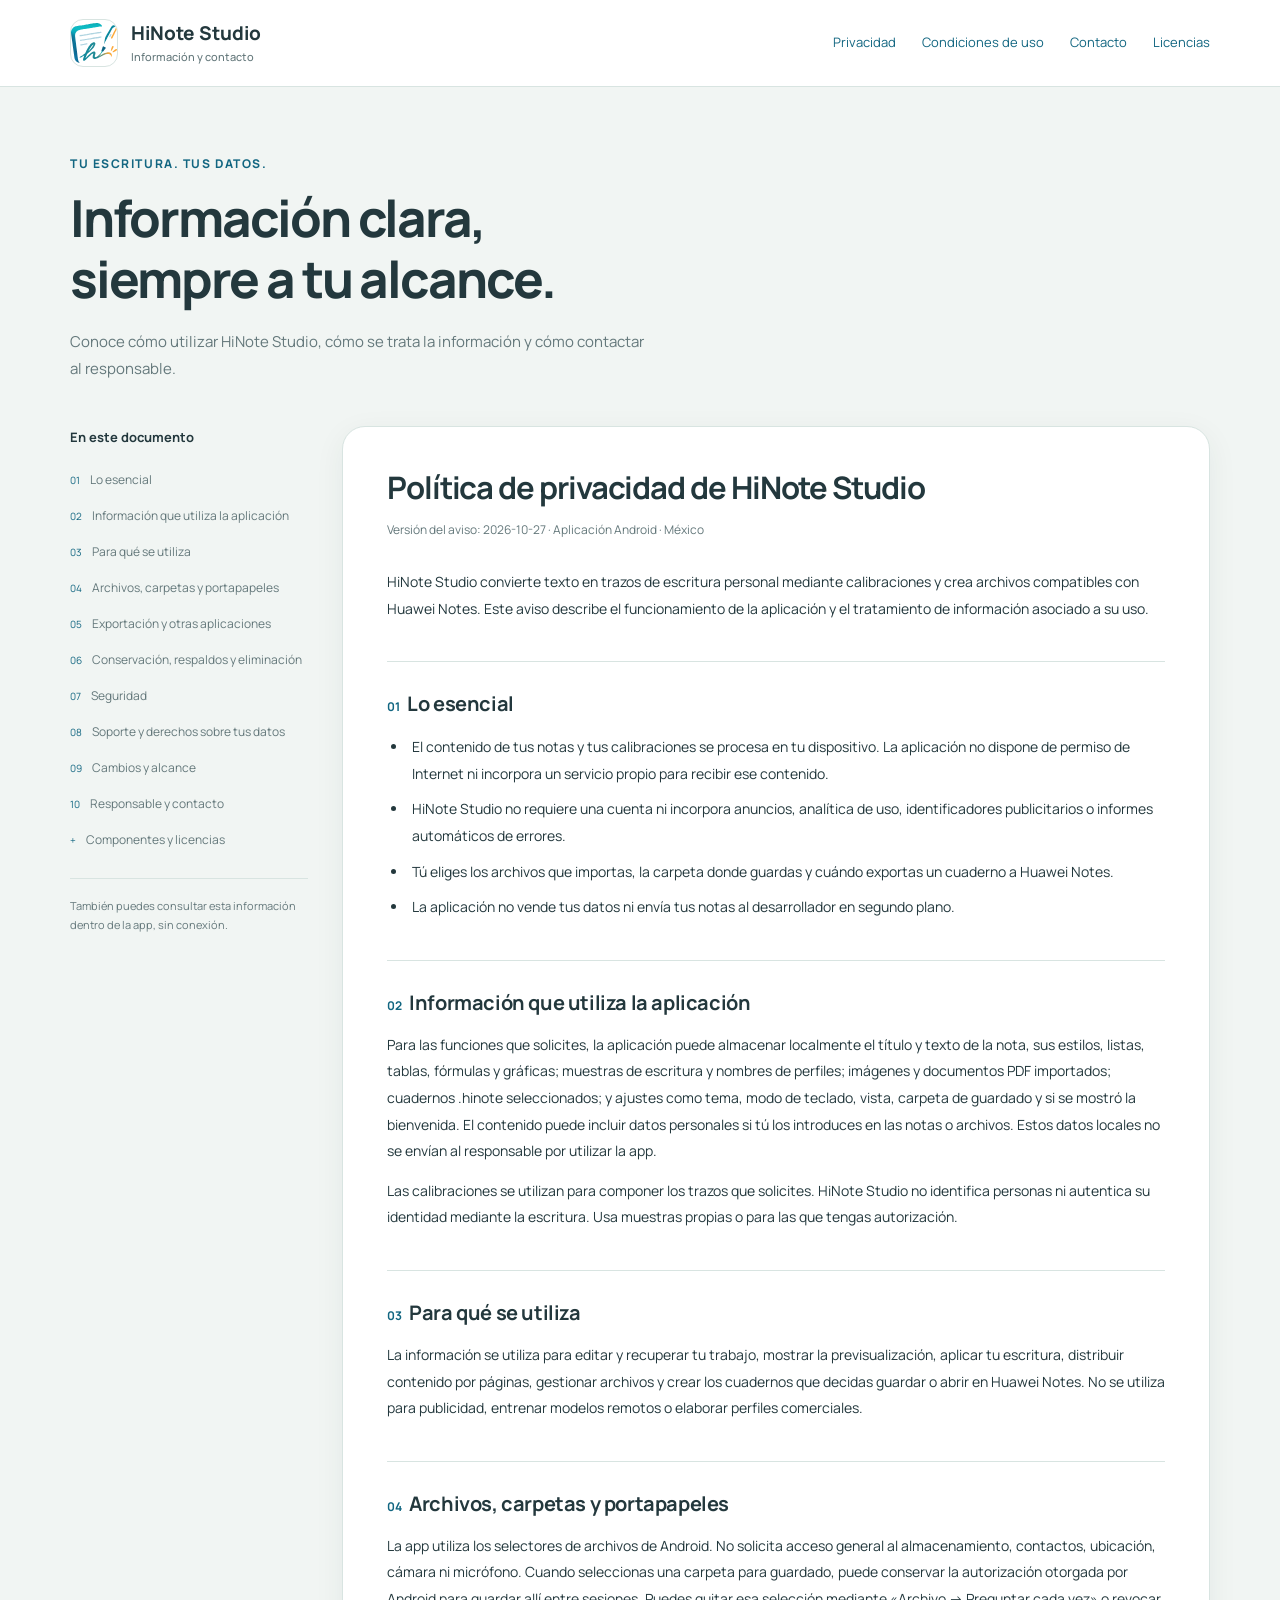
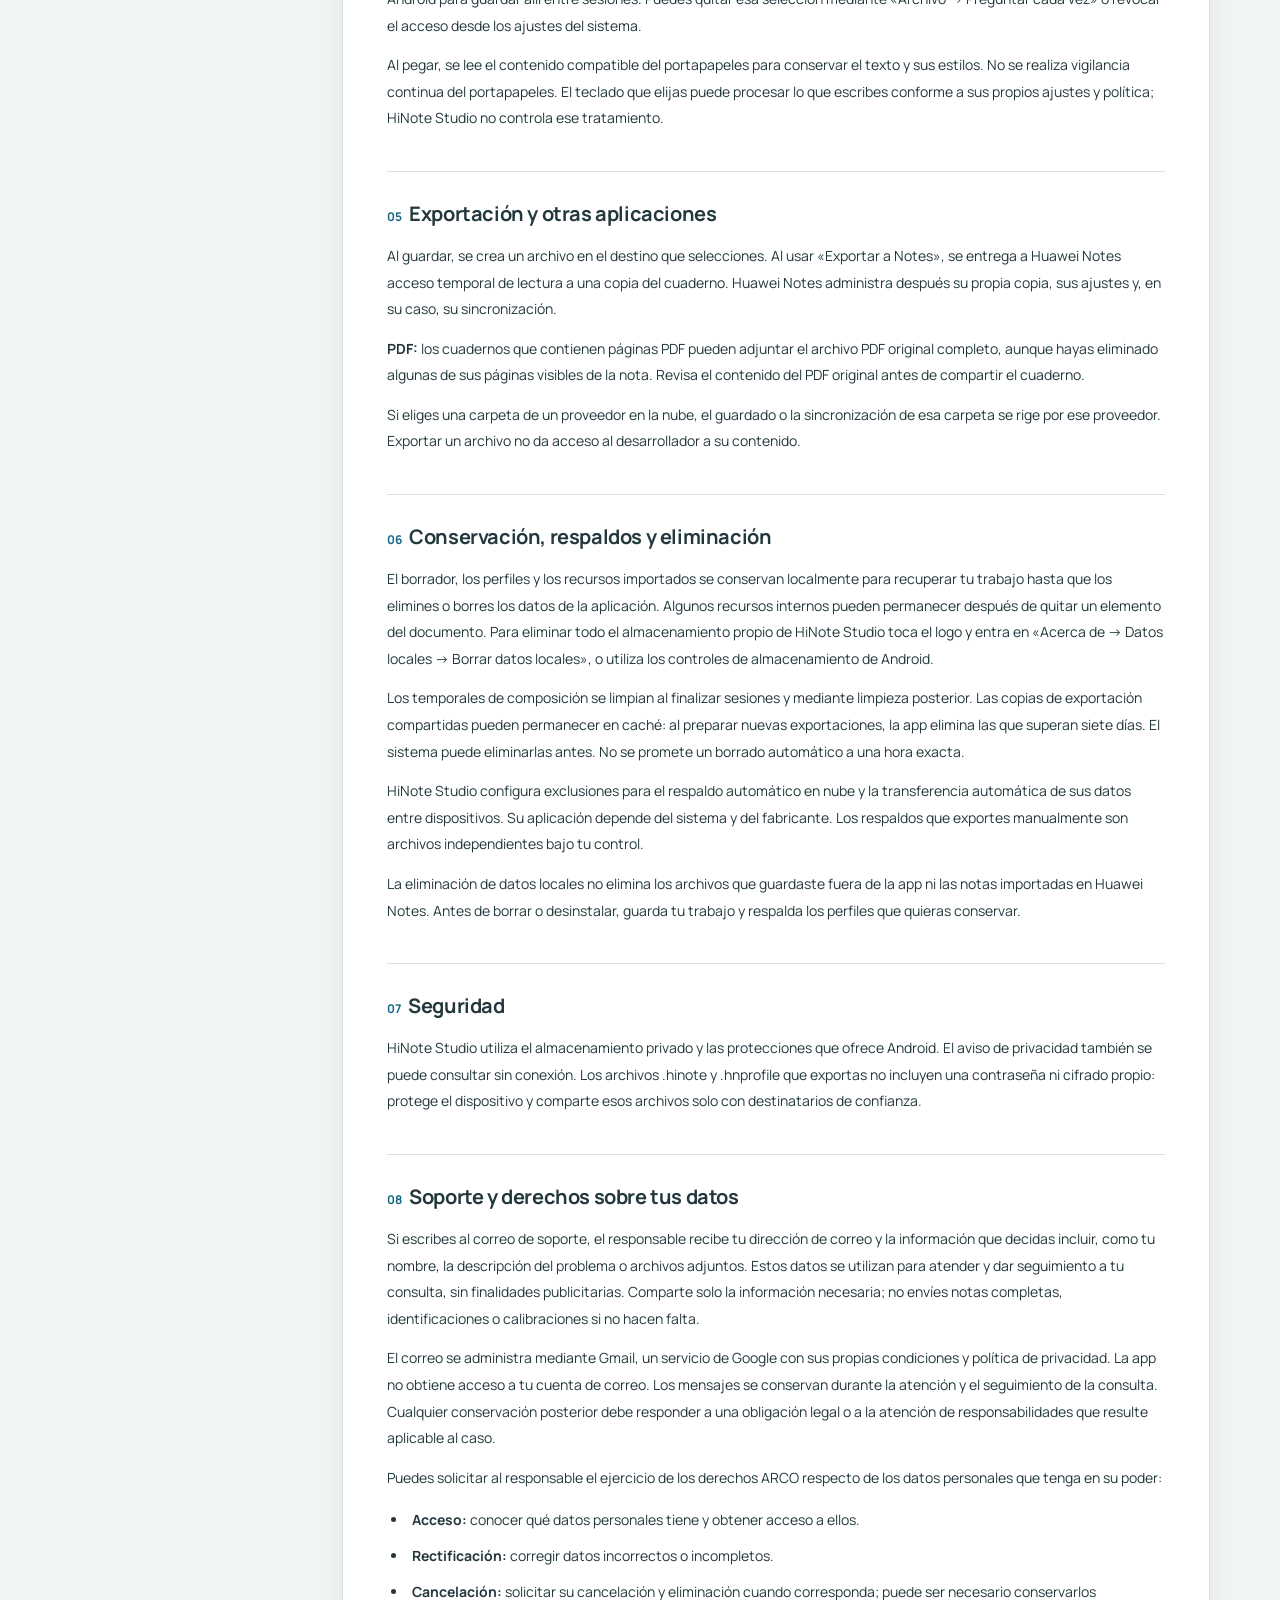
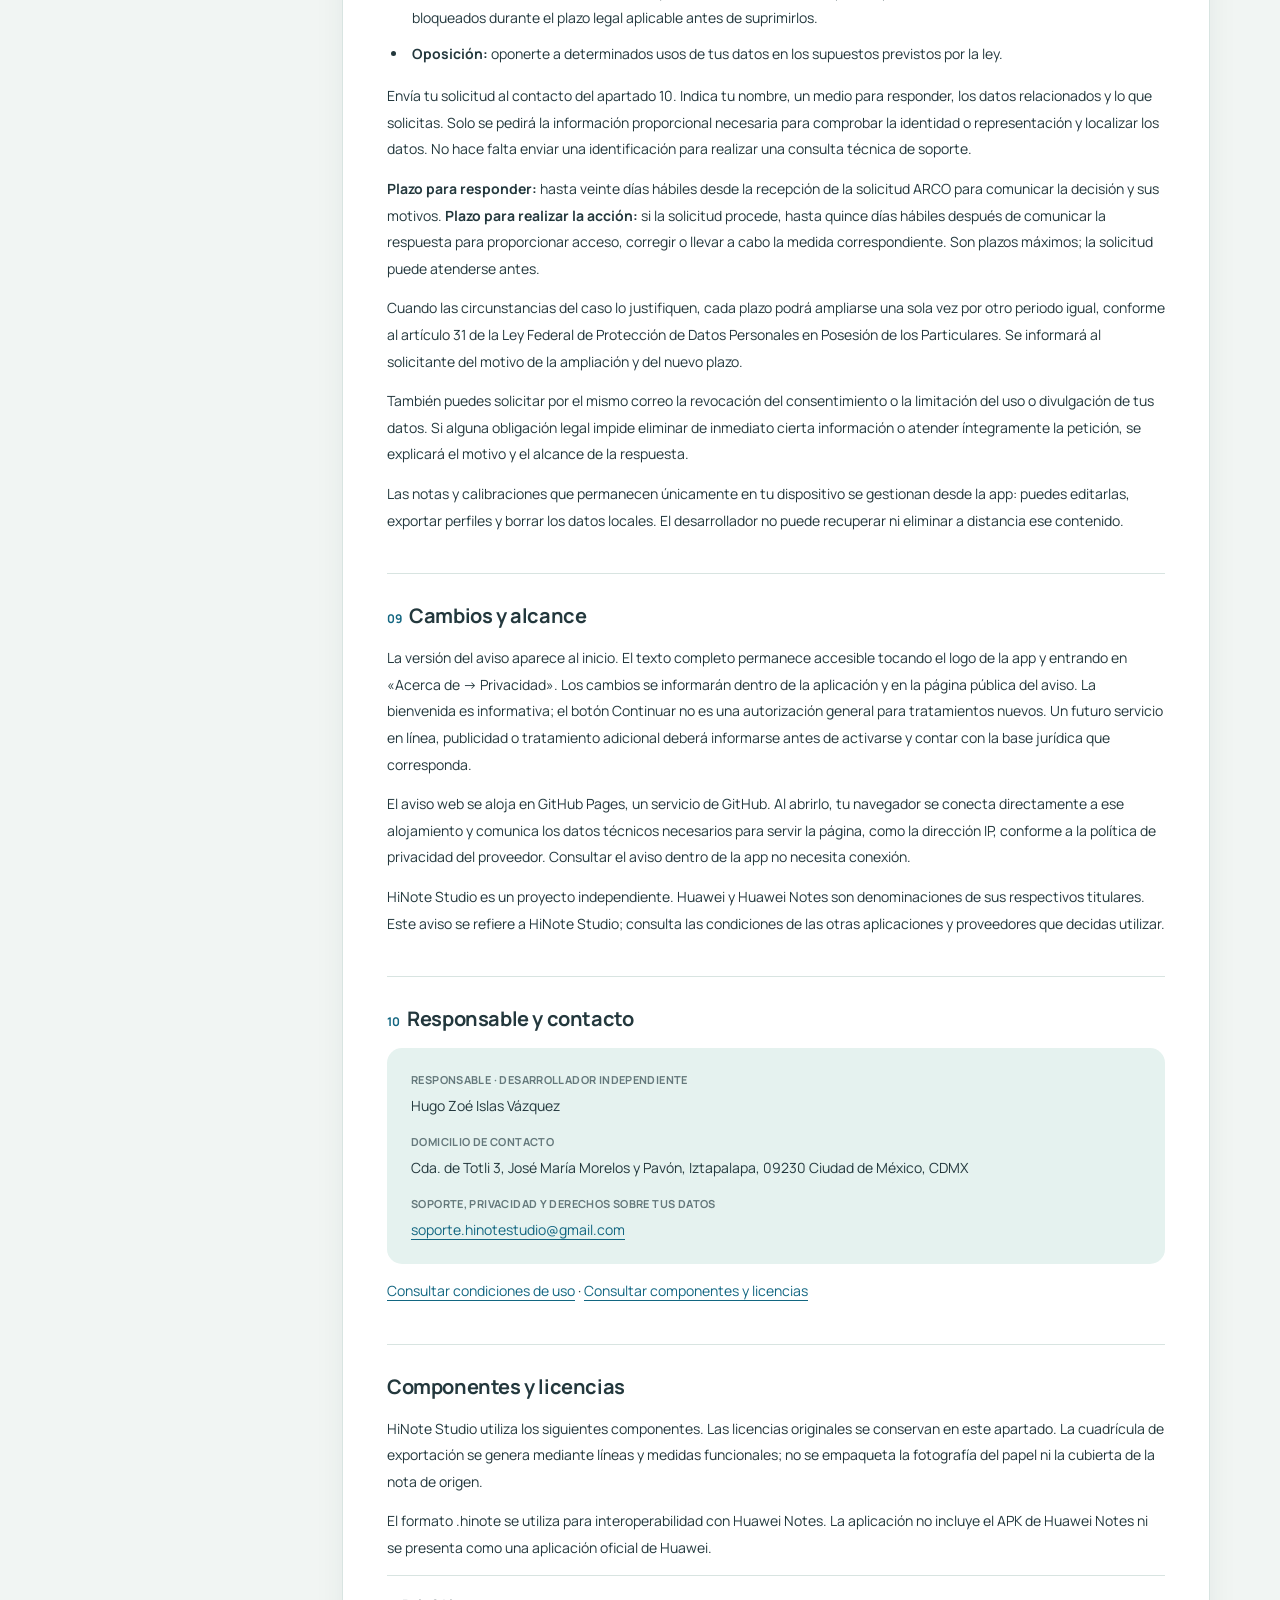
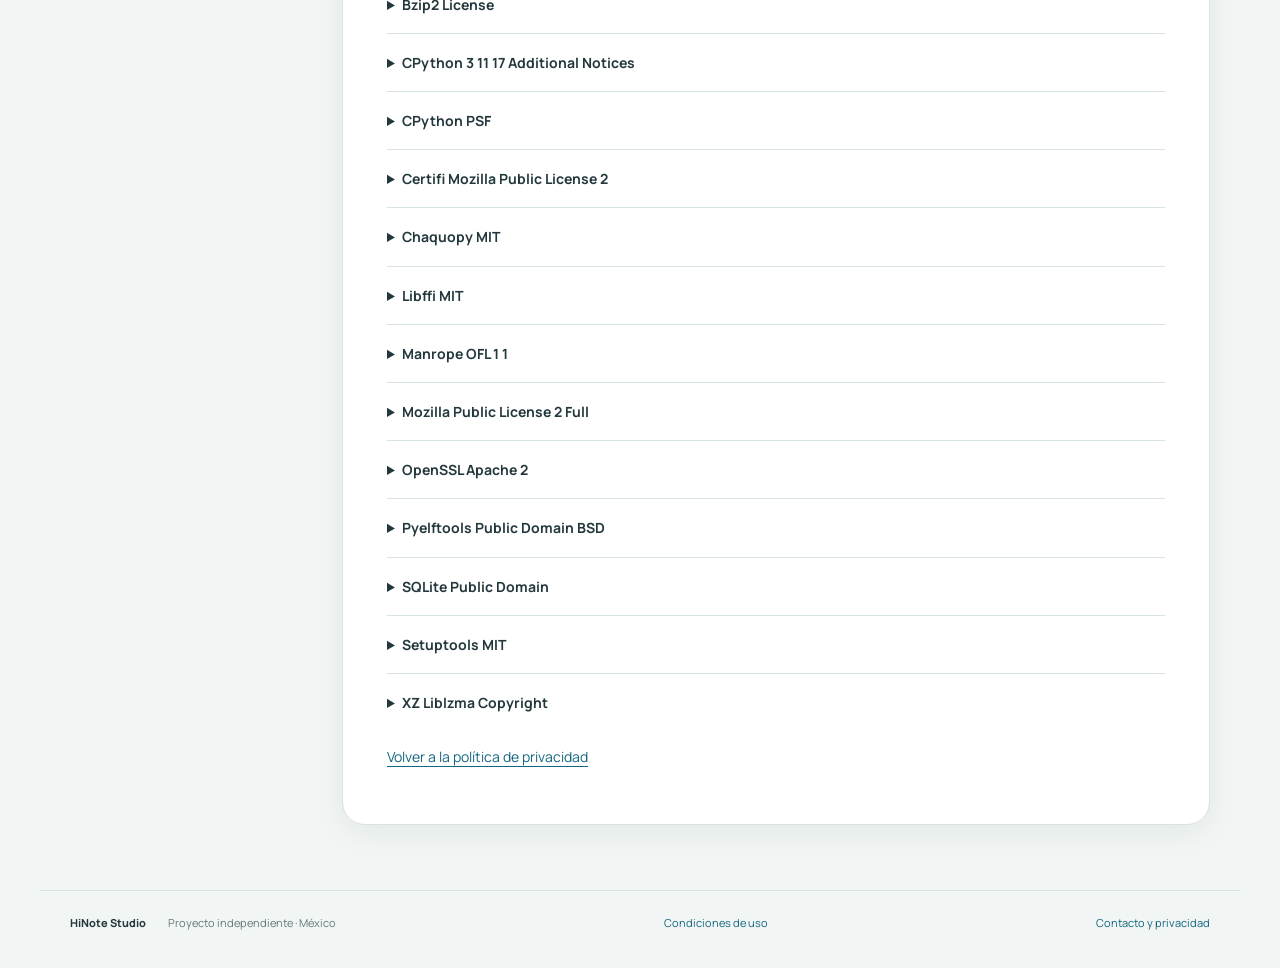
==== commit 2abbebab: "Publish matching privacy and terms on GitHub Pages with direct navigation" ====
--- a/index.html
+++ b/index.html
@@ -1,31 +1,41 @@
-<!doctype html><html lang="es-MX"><head><meta charset="utf-8"><meta name="viewport" content="width=device-width,initial-scale=1"><meta name="description" content="Aviso de privacidad, contacto y licencias de HiNote Studio."><meta http-equiv="Content-Security-Policy" content="default-src 'none'; style-src 'self'; font-src 'self'; img-src 'self'; base-uri 'none'; form-action 'none'"><title>Privacidad · HiNote Studio</title><link rel="icon" href="assets/logo.svg" type="image/svg+xml"><link rel="stylesheet" href="assets/style.css"></head><body><a class="skip" href="#contenido">Ir al contenido</a><header class="site-header"><div class="header-inner"><a class="brand" href="#contenido"><img src="assets/logo.svg" width="48" height="48" alt=""><span>HiNote Studio<small>Información y contacto</small></span></a><nav aria-label="Navegación principal"><a href="#contenido">Privacidad</a><a href="#apartado-10">Contacto</a><a href="#licencias">Licencias</a></nav></div></header><div class="page-intro"><p class="eyebrow">Tu escritura. Tus datos.</p><p class="intro-title">Información clara,<br>siempre a tu alcance.</p><p class="intro-copy">Conoce cómo HiNote Studio utiliza la información y cómo contactar al responsable.</p></div><div class="document-layout"><aside class="contents" aria-label="Apartados del aviso"><strong>En este aviso</strong><a href="#apartado-1"><span>01</span>Lo esencial</a><a href="#apartado-2"><span>02</span>Información que utiliza la aplicación</a><a href="#apartado-3"><span>03</span>Para qué se utiliza</a><a href="#apartado-4"><span>04</span>Archivos, carpetas y portapapeles</a><a href="#apartado-5"><span>05</span>Exportación y otras aplicaciones</a><a href="#apartado-6"><span>06</span>Conservación, respaldos y eliminación</a><a href="#apartado-7"><span>07</span>Seguridad</a><a href="#apartado-8"><span>08</span>Soporte y derechos sobre tus datos</a><a href="#apartado-9"><span>09</span>Cambios y alcance</a><a href="#apartado-10"><span>10</span>Responsable y contacto</a><a href="#licencias"><span>+</span>Componentes y licencias</a><p>También puedes consultar el aviso completo dentro de la app, sin conexión.</p></aside><main id="contenido" class="document"><h1>Política de privacidad de HiNote Studio</h1>
-<p class="muted">Versión del aviso: 2026-10-25 · Aplicación Android · México</p>
+<!doctype html><html lang="es-MX"><head><meta charset="utf-8">
+<meta name="viewport" content="width=device-width,initial-scale=1">
+<meta name="description" content="Privacidad, condiciones de uso, contacto y licencias de HiNote Studio.">
+<meta http-equiv="Content-Security-Policy" content="default-src 'none'; style-src 'self'; font-src 'self'; img-src 'self'; base-uri 'none'; form-action 'none'">
+<title>Privacidad · HiNote Studio</title>
+<link rel="canonical" href="https://victor55101.github.io/HiNote-Studio-Tablet/">
+<link rel="icon" href="assets/logo.svg" type="image/svg+xml"><link rel="stylesheet" href="assets/style.css">
+</head><body><a class="skip" href="#contenido">Ir al contenido</a>
+<header class="site-header"><div class="header-inner"><a class="brand" href="index.html"><img src="assets/logo.svg" width="48" height="48" alt=""><span>HiNote Studio<small>Información y contacto</small></span></a><nav aria-label="Navegación principal"><a href="index.html#contenido">Privacidad</a><a href="terms.html#contenido">Condiciones de uso</a><a href="#apartado-10">Contacto</a><a href="index.html#licencias">Licencias</a></nav></div></header>
+<div class="page-intro"><p class="eyebrow">Tu escritura. Tus datos.</p><p class="intro-title">Información clara,<br>siempre a tu alcance.</p><p class="intro-copy">Conoce cómo utilizar HiNote Studio, cómo se trata la información y cómo contactar al responsable.</p></div>
+<div class="document-layout"><aside class="contents" aria-label="En este documento"><strong>En este documento</strong><a href="#apartado-1"><span>01</span>Lo esencial</a><a href="#apartado-2"><span>02</span>Información que utiliza la aplicación</a><a href="#apartado-3"><span>03</span>Para qué se utiliza</a><a href="#apartado-4"><span>04</span>Archivos, carpetas y portapapeles</a><a href="#apartado-5"><span>05</span>Exportación y otras aplicaciones</a><a href="#apartado-6"><span>06</span>Conservación, respaldos y eliminación</a><a href="#apartado-7"><span>07</span>Seguridad</a><a href="#apartado-8"><span>08</span>Soporte y derechos sobre tus datos</a><a href="#apartado-9"><span>09</span>Cambios y alcance</a><a href="#apartado-10"><span>10</span>Responsable y contacto</a><a href="index.html#licencias"><span>+</span>Componentes y licencias</a><p>También puedes consultar esta información dentro de la app, sin conexión.</p></aside><main id="contenido" class="document"><h1>Política de privacidad de HiNote Studio</h1>
+<p class="muted">Versión del aviso: 2026-10-27 · Aplicación Android · México</p>
 <p>HiNote Studio convierte texto en trazos de escritura personal mediante calibraciones y crea archivos compatibles con Huawei Notes. Este aviso describe el funcionamiento de la aplicación y el tratamiento de información asociado a su uso.</p>
-<h2 id="apartado-1"><span class="section-number">01</span> Lo esencial</h2><ul>
+<h2 id="apartado-1"><span class="section-number">01</span>Lo esencial</h2><ul>
 <li>El contenido de tus notas y tus calibraciones se procesa en tu dispositivo. La aplicación no dispone de permiso de Internet ni incorpora un servicio propio para recibir ese contenido.</li>
 <li>HiNote Studio no requiere una cuenta ni incorpora anuncios, analítica de uso, identificadores publicitarios o informes automáticos de errores.</li>
 <li>Tú eliges los archivos que importas, la carpeta donde guardas y cuándo exportas un cuaderno a Huawei Notes.</li>
 <li>La aplicación no vende tus datos ni envía tus notas al desarrollador en segundo plano.</li></ul>
-<h2 id="apartado-2"><span class="section-number">02</span> Información que utiliza la aplicación</h2>
+<h2 id="apartado-2"><span class="section-number">02</span>Información que utiliza la aplicación</h2>
 <p>Para las funciones que solicites, la aplicación puede almacenar localmente el título y texto de la nota, sus estilos, listas, tablas, fórmulas y gráficas; muestras de escritura y nombres de perfiles; imágenes y documentos PDF importados; cuadernos .hinote seleccionados; y ajustes como tema, modo de teclado, vista, carpeta de guardado y si se mostró la bienvenida. El contenido puede incluir datos personales si tú los introduces en las notas o archivos. Estos datos locales no se envían al responsable por utilizar la app.</p>
 <p>Las calibraciones se utilizan para componer los trazos que solicites. HiNote Studio no identifica personas ni autentica su identidad mediante la escritura. Usa muestras propias o para las que tengas autorización.</p>
-<h2 id="apartado-3"><span class="section-number">03</span> Para qué se utiliza</h2>
+<h2 id="apartado-3"><span class="section-number">03</span>Para qué se utiliza</h2>
 <p>La información se utiliza para editar y recuperar tu trabajo, mostrar la previsualización, aplicar tu escritura, distribuir contenido por páginas, gestionar archivos y crear los cuadernos que decidas guardar o abrir en Huawei Notes. No se utiliza para publicidad, entrenar modelos remotos o elaborar perfiles comerciales.</p>
-<h2 id="apartado-4"><span class="section-number">04</span> Archivos, carpetas y portapapeles</h2>
+<h2 id="apartado-4"><span class="section-number">04</span>Archivos, carpetas y portapapeles</h2>
 <p>La app utiliza los selectores de archivos de Android. No solicita acceso general al almacenamiento, contactos, ubicación, cámara ni micrófono. Cuando seleccionas una carpeta para guardado, puede conservar la autorización otorgada por Android para guardar allí entre sesiones. Puedes quitar esa selección mediante «Archivo → Preguntar cada vez» o revocar el acceso desde los ajustes del sistema.</p>
 <p>Al pegar, se lee el contenido compatible del portapapeles para conservar el texto y sus estilos. No se realiza vigilancia continua del portapapeles. El teclado que elijas puede procesar lo que escribes conforme a sus propios ajustes y política; HiNote Studio no controla ese tratamiento.</p>
-<h2 id="apartado-5"><span class="section-number">05</span> Exportación y otras aplicaciones</h2>
+<h2 id="apartado-5"><span class="section-number">05</span>Exportación y otras aplicaciones</h2>
 <p>Al guardar, se crea un archivo en el destino que selecciones. Al usar «Exportar a Notes», se entrega a Huawei Notes acceso temporal de lectura a una copia del cuaderno. Huawei Notes administra después su propia copia, sus ajustes y, en su caso, su sincronización.</p>
 <p><strong>PDF:</strong> los cuadernos que contienen páginas PDF pueden adjuntar el archivo PDF original completo, aunque hayas eliminado algunas de sus páginas visibles de la nota. Revisa el contenido del PDF original antes de compartir el cuaderno.</p>
 <p>Si eliges una carpeta de un proveedor en la nube, el guardado o la sincronización de esa carpeta se rige por ese proveedor. Exportar un archivo no da acceso al desarrollador a su contenido.</p>
-<h2 id="apartado-6"><span class="section-number">06</span> Conservación, respaldos y eliminación</h2>
+<h2 id="apartado-6"><span class="section-number">06</span>Conservación, respaldos y eliminación</h2>
 <p>El borrador, los perfiles y los recursos importados se conservan localmente para recuperar tu trabajo hasta que los elimines o borres los datos de la aplicación. Algunos recursos internos pueden permanecer después de quitar un elemento del documento. Para eliminar todo el almacenamiento propio de HiNote Studio toca el logo y entra en «Acerca de → Datos locales → Borrar datos locales», o utiliza los controles de almacenamiento de Android.</p>
 <p>Los temporales de composición se limpian al finalizar sesiones y mediante limpieza posterior. Las copias de exportación compartidas pueden permanecer en caché: al preparar nuevas exportaciones, la app elimina las que superan siete días. El sistema puede eliminarlas antes. No se promete un borrado automático a una hora exacta.</p>
 <p>HiNote Studio configura exclusiones para el respaldo automático en nube y la transferencia automática de sus datos entre dispositivos. Su aplicación depende del sistema y del fabricante. Los respaldos que exportes manualmente son archivos independientes bajo tu control.</p>
 <p>La eliminación de datos locales no elimina los archivos que guardaste fuera de la app ni las notas importadas en Huawei Notes. Antes de borrar o desinstalar, guarda tu trabajo y respalda los perfiles que quieras conservar.</p>
-<h2 id="apartado-7"><span class="section-number">07</span> Seguridad</h2>
+<h2 id="apartado-7"><span class="section-number">07</span>Seguridad</h2>
 <p>HiNote Studio utiliza el almacenamiento privado y las protecciones que ofrece Android. El aviso de privacidad también se puede consultar sin conexión. Los archivos .hinote y .hnprofile que exportas no incluyen una contraseña ni cifrado propio: protege el dispositivo y comparte esos archivos solo con destinatarios de confianza.</p>
-<h2 id="apartado-8"><span class="section-number">08</span> Soporte y derechos sobre tus datos</h2>
+<h2 id="apartado-8"><span class="section-number">08</span>Soporte y derechos sobre tus datos</h2>
 <p>Si escribes al correo de soporte, el responsable recibe tu dirección de correo y la información que decidas incluir, como tu nombre, la descripción del problema o archivos adjuntos. Estos datos se utilizan para atender y dar seguimiento a tu consulta, sin finalidades publicitarias. Comparte solo la información necesaria; no envíes notas completas, identificaciones o calibraciones si no hacen falta.</p>
 <p>El correo se administra mediante Gmail, un servicio de Google con sus propias condiciones y política de privacidad. La app no obtiene acceso a tu cuenta de correo. Los mensajes se conservan durante la atención y el seguimiento de la consulta. Cualquier conservación posterior debe responder a una obligación legal o a la atención de responsabilidades que resulte aplicable al caso.</p>
 <p>Puedes solicitar al responsable el ejercicio de los derechos ARCO respecto de los datos personales que tenga en su poder:</p>
@@ -38,15 +48,15 @@
 <p>Cuando las circunstancias del caso lo justifiquen, cada plazo podrá ampliarse una sola vez por otro periodo igual, conforme al artículo 31 de la Ley Federal de Protección de Datos Personales en Posesión de los Particulares. Se informará al solicitante del motivo de la ampliación y del nuevo plazo.</p>
 <p>También puedes solicitar por el mismo correo la revocación del consentimiento o la limitación del uso o divulgación de tus datos. Si alguna obligación legal impide eliminar de inmediato cierta información o atender íntegramente la petición, se explicará el motivo y el alcance de la respuesta.</p>
 <p>Las notas y calibraciones que permanecen únicamente en tu dispositivo se gestionan desde la app: puedes editarlas, exportar perfiles y borrar los datos locales. El desarrollador no puede recuperar ni eliminar a distancia ese contenido.</p>
-<h2 id="apartado-9"><span class="section-number">09</span> Cambios y alcance</h2>
+<h2 id="apartado-9"><span class="section-number">09</span>Cambios y alcance</h2>
 <p>La versión del aviso aparece al inicio. El texto completo permanece accesible tocando el logo de la app y entrando en «Acerca de → Privacidad». Los cambios se informarán dentro de la aplicación y en la página pública del aviso. La bienvenida es informativa; el botón Continuar no es una autorización general para tratamientos nuevos. Un futuro servicio en línea, publicidad o tratamiento adicional deberá informarse antes de activarse y contar con la base jurídica que corresponda.</p>
-<p>El aviso web se consulta en una página independiente de HiNote Studio. Al abrirla, tu navegador se conecta con el proveedor de alojamiento y se aplica también su política de privacidad. Consultar el aviso dentro de la app no necesita conexión.</p>
+<p>El aviso web se aloja en GitHub Pages, un servicio de GitHub. Al abrirlo, tu navegador se conecta directamente a ese alojamiento y comunica los datos técnicos necesarios para servir la página, como la dirección IP, conforme a la política de privacidad del proveedor. Consultar el aviso dentro de la app no necesita conexión.</p>
 <p>HiNote Studio es un proyecto independiente. Huawei y Huawei Notes son denominaciones de sus respectivos titulares. Este aviso se refiere a HiNote Studio; consulta las condiciones de las otras aplicaciones y proveedores que decidas utilizar.</p>
-<h2 id="apartado-10"><span class="section-number">10</span> Responsable y contacto</h2><dl>
+<h2 id="apartado-10"><span class="section-number">10</span>Responsable y contacto</h2><dl>
 <dt>Responsable · desarrollador independiente</dt><dd>Hugo Zoé Islas Vázquez</dd>
 <dt>Domicilio de contacto</dt><dd>Cda. de Totli 3, José María Morelos y Pavón, Iztapalapa, 09230 Ciudad de México, CDMX</dd>
 <dt>Soporte, privacidad y derechos sobre tus datos</dt><dd><a href="mailto:soporte.hinotestudio@gmail.com">soporte.hinotestudio@gmail.com</a></dd></dl>
-<p><a href="#licencias">Consultar componentes y licencias</a></p><section id="licencias" aria-label="Componentes y licencias"><h2>Componentes y licencias</h2><p>HiNote Studio utiliza los siguientes componentes. Las licencias originales se conservan en este apartado.</p><p>El formato .hinote se utiliza para interoperabilidad con Huawei Notes. La aplicación no incluye el APK de Huawei Notes ni se presenta como una aplicación oficial de Huawei.</p><details><summary>Bzip2 License</summary><pre>
+<p><a href="terms.html">Consultar condiciones de uso</a> · <a href="#licencias">Consultar componentes y licencias</a></p><section id="licencias" aria-label="Componentes y licencias"><h2>Componentes y licencias</h2><p>HiNote Studio utiliza los siguientes componentes. Las licencias originales se conservan en este apartado. La cuadrícula de exportación se genera mediante líneas y medidas funcionales; no se empaqueta la fotografía del papel ni la cubierta de la nota de origen.</p><p>El formato .hinote se utiliza para interoperabilidad con Huawei Notes. La aplicación no incluye el APK de Huawei Notes ni se presenta como una aplicación oficial de Huawei.</p><details><summary>Bzip2 License</summary><pre>
 --------------------------------------------------------------------------
 
 This program, &quot;bzip2&quot;, the associated library &quot;libbzip2&quot;, and all
@@ -2303,4 +2313,5 @@
     If you have questions, don&#x27;t hesitate to ask the author(s) for more
     information.
 
-</pre></details><p><a href="#contenido">Volver a la política de privacidad</a></p></section></main></div><footer><span>HiNote Studio</span><span>Proyecto independiente · México</span><a href="#apartado-10">Contacto y privacidad</a></footer></body></html>+</pre></details><p><a href="#contenido">Volver a la política de privacidad</a></p></section></main></div>
+<footer><span>HiNote Studio</span><span>Proyecto independiente · México</span><a href="terms.html">Condiciones de uso</a><a href="index.html#apartado-10">Contacto y privacidad</a></footer></body></html>
